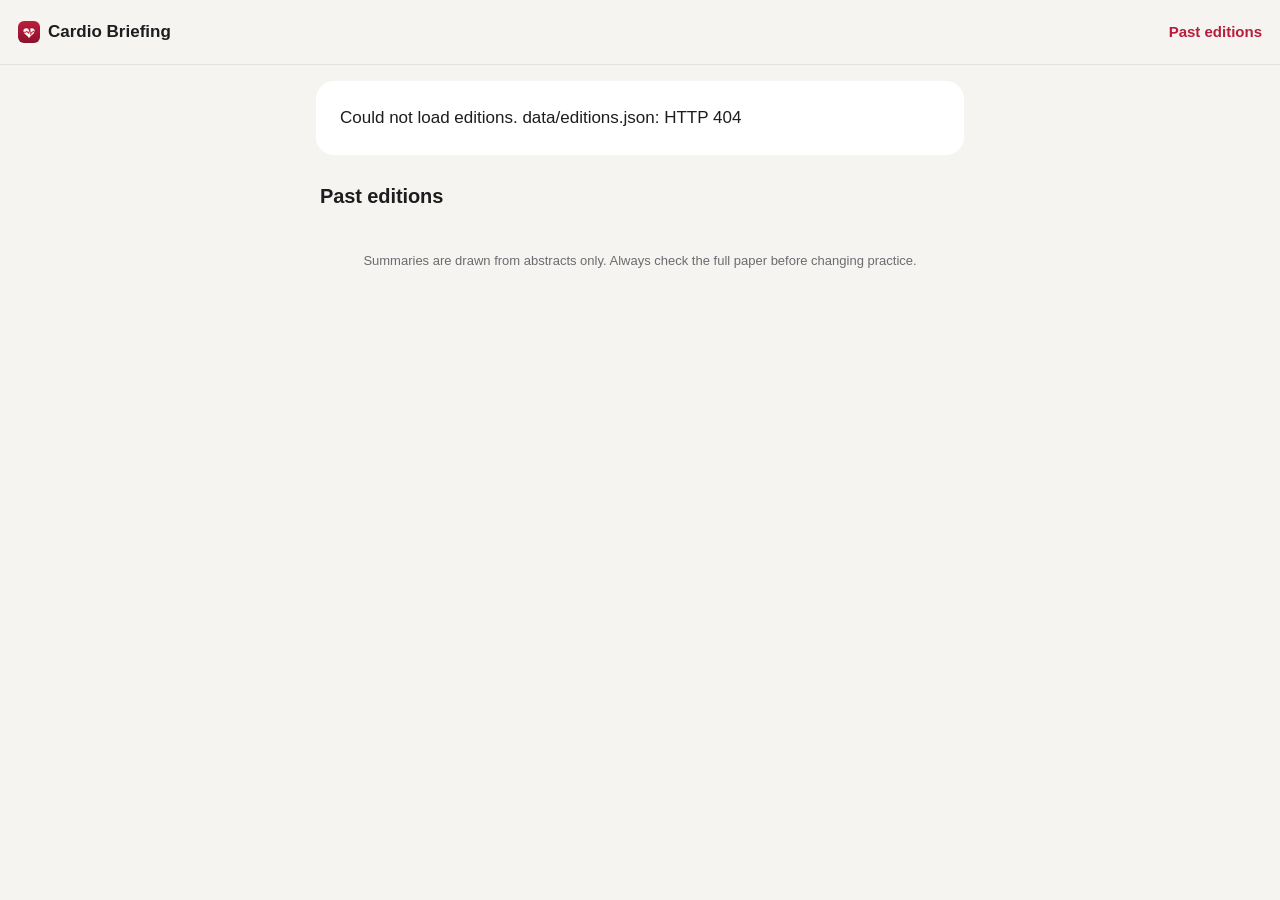
==== index.html @ e4270833 "App shell" ====
<!doctype html>
<html lang="en-IE">
<head>
  <meta charset="utf-8">
  <meta name="viewport" content="width=device-width, initial-scale=1, viewport-fit=cover">
  <meta name="robots" content="noindex, nofollow">
  <title>Cardio Briefing</title>
  <meta name="description" content="Daily cardiology literature briefing">
  <meta name="theme-color" content="#f6f4f1" media="(prefers-color-scheme: light)">
  <meta name="theme-color" content="#15161a" media="(prefers-color-scheme: dark)">
  <meta name="color-scheme" content="light dark">
  <meta name="mobile-web-app-capable" content="yes">
  <meta name="apple-mobile-web-app-capable" content="yes">
  <meta name="apple-mobile-web-app-title" content="Cardio">
  <meta name="apple-mobile-web-app-status-bar-style" content="default">
  <link rel="manifest" href="manifest.json">
  <link rel="icon" type="image/png" sizes="32x32" href="icons/favicon-32.png">
  <link rel="apple-touch-icon" sizes="180x180" href="icons/apple-touch-icon.png">
  <link rel="stylesheet" href="style.css">
</head>
<body>
  <header class="topbar">
    <a class="brand" href="./" aria-label="Latest edition">
      <img src="icons/favicon-32.png" alt="" width="22" height="22"> Cardio Briefing
    </a>
    <a class="topbar-link" href="#past">Past editions</a>
  </header>

  <main id="main">
    <section id="edition" aria-live="polite">
      <div class="skeleton">Loading latest edition…</div>
    </section>

    <section class="card player" id="player" hidden aria-label="Audio briefing">
      <div class="times"><span id="cur">0:00</span><span id="left">-0:00</span></div>
      <input id="scrub" type="range" min="0" max="1000" step="1" value="0" aria-label="Seek">
      <div class="controls">
        <button id="back" class="round" aria-label="Back 15 seconds">
          <svg viewBox="0 0 24 24" aria-hidden="true"><path d="M12 5V2L7 6l5 4V7a6 6 0 1 1-6 6H4a8 8 0 1 0 8-8z"/><text x="12" y="16.3" text-anchor="middle">15</text></svg>
        </button>
        <button id="play" class="round big" aria-label="Play">
          <svg class="i-play" viewBox="0 0 24 24" aria-hidden="true"><path d="M8 5.5v13a1 1 0 0 0 1.5.86l10.5-6.5a1 1 0 0 0 0-1.72L9.5 4.64A1 1 0 0 0 8 5.5z"/></svg>
          <svg class="i-pause" viewBox="0 0 24 24" aria-hidden="true"><rect x="6" y="5" width="4" height="14" rx="1.2"/><rect x="14" y="5" width="4" height="14" rx="1.2"/></svg>
        </button>
        <button id="fwd" class="round" aria-label="Forward 30 seconds">
          <svg viewBox="0 0 24 24" aria-hidden="true"><path d="M12 5V2l5 4-5 4V7a6 6 0 1 0 6 6h2a8 8 0 1 1-8-8z"/><text x="12" y="16.3" text-anchor="middle">30</text></svg>
        </button>
      </div>
      <div class="speed" role="radiogroup" aria-label="Playback speed" id="speed"></div>
      <p class="audio-note" id="audio-note"></p>
      <audio id="audio" preload="metadata"></audio>
    </section>

    <section id="digest"></section>

    <section id="past" class="past">
      <h2>Past editions</h2>
      <ol id="past-list" class="past-list"></ol>
    </section>

    <footer class="foot">
      Summaries are drawn from abstracts only. Always check the full paper before changing practice.
    </footer>
  </main>

  <div class="mini" id="mini" hidden>
    <button id="mini-play" class="round" aria-label="Play">
      <svg class="i-play" viewBox="0 0 24 24" aria-hidden="true"><path d="M8 5.5v13a1 1 0 0 0 1.5.86l10.5-6.5a1 1 0 0 0 0-1.72L9.5 4.64A1 1 0 0 0 8 5.5z"/></svg>
      <svg class="i-pause" viewBox="0 0 24 24" aria-hidden="true"><rect x="6" y="5" width="4" height="14" rx="1.2"/><rect x="14" y="5" width="4" height="14" rx="1.2"/></svg>
    </button>
    <button class="mini-info" id="mini-info" aria-label="Scroll to player">
      <span id="mini-title">Briefing</span><span id="mini-time">0:00</span>
    </button>
  </div>

  <script src="app.js" defer></script>
</body>
</html>
---- style.css ----
:root {
  --bg: #f6f4f1;
  --card: #ffffff;
  --text: #1d1d1f;
  --muted: #6b6b70;
  --line: #e4e1dc;
  --accent: #b81d3c;
  --accent-soft: #f7e3e7;
  --accent-text: #ffffff;
  --link: #9c1733;
  --shadow: 0 1px 2px rgba(0,0,0,.05), 0 4px 16px rgba(0,0,0,.05);
  --radius: 18px;
  --safe-b: env(safe-area-inset-bottom, 0px);
  color-scheme: light dark;
}
@media (prefers-color-scheme: dark) {
  :root {
    --bg: #15161a;
    --card: #1f2026;
    --text: #ececef;
    --muted: #9d9ea6;
    --line: #2e3038;
    --accent: #ff5c7a;
    --accent-soft: #3a1f27;
    --accent-text: #1a0a0e;
    --link: #ff8aa0;
    --shadow: none;
  }
}
* { box-sizing: border-box; }
html { -webkit-text-size-adjust: 100%; scroll-behavior: smooth; }
body {
  margin: 0; background: var(--bg); color: var(--text);
  font: 17px/1.5 -apple-system, BlinkMacSystemFont, "SF Pro Text", "Segoe UI", Roboto, "Helvetica Neue", Arial, sans-serif;
  padding-bottom: calc(96px + var(--safe-b));
}
a { color: var(--link); }
button { font: inherit; color: inherit; }
[hidden] { display: none !important; }

.topbar {
  position: sticky; top: 0; z-index: 10;
  display: flex; align-items: center; justify-content: space-between;
  padding: calc(env(safe-area-inset-top, 0px) + 10px) 18px 10px;
  background: color-mix(in srgb, var(--bg) 88%, transparent);
  -webkit-backdrop-filter: saturate(1.6) blur(14px); backdrop-filter: saturate(1.6) blur(14px);
  border-bottom: 1px solid var(--line);
}
.brand { display: flex; align-items: center; gap: 8px; font-weight: 650; color: var(--text); text-decoration: none; min-height: 44px; }
.brand img { border-radius: 6px; }
.topbar-link { color: var(--accent); text-decoration: none; font-size: 15px; font-weight: 550; min-height: 44px; display: flex; align-items: center; padding-left: 12px; }

main { max-width: 680px; margin: 0 auto; padding: 16px 16px 0; }

.skeleton { padding: 48px 8px; color: var(--muted); text-align: center; }
.error { padding: 24px; background: var(--card); border-radius: var(--radius); }

.ed-head { padding: 6px 4px 14px; }
.ed-kicker { font-size: 13px; letter-spacing: .06em; text-transform: uppercase; color: var(--accent); font-weight: 650; margin: 0 0 4px; }
.ed-title { margin: 0; font-size: 26px; line-height: 1.2; letter-spacing: -.01em; font-weight: 720; }
.ed-title .journals { display: block; font-size: 16px; line-height: 1.4; font-weight: 500; color: var(--muted); margin-top: 6px; letter-spacing: 0; }
.ed-meta { margin: 10px 0 0; color: var(--muted); font-size: 15px; }
.chips { display: flex; flex-wrap: wrap; gap: 6px; margin-top: 10px; }
.chip { background: var(--accent-soft); color: var(--link); padding: 3px 10px; border-radius: 99px; font-size: 13px; font-weight: 600; }

.card { background: var(--card); border-radius: var(--radius); box-shadow: var(--shadow); border: 1px solid var(--line); }

/* Player */
.player { padding: 18px 18px 14px; margin-bottom: 22px; }
.times { display: flex; justify-content: space-between; font-variant-numeric: tabular-nums; color: var(--muted); font-size: 14px; }
input[type=range] {
  -webkit-appearance: none; appearance: none; width: 100%; height: 36px; background: transparent; margin: 2px 0 6px;
  --p: 0%;
}
input[type=range]::-webkit-slider-runnable-track {
  height: 6px; border-radius: 3px;
  background: linear-gradient(to right, var(--accent) var(--p), var(--line) var(--p));
}
input[type=range]::-webkit-slider-thumb {
  -webkit-appearance: none; width: 22px; height: 22px; border-radius: 50%; margin-top: -8px;
  background: var(--accent); border: 3px solid var(--card); box-shadow: 0 1px 4px rgba(0,0,0,.25);
}
input[type=range]::-moz-range-track { height: 6px; border-radius: 3px; background: var(--line); }
input[type=range]::-moz-range-progress { height: 6px; border-radius: 3px; background: var(--accent); }
input[type=range]::-moz-range-thumb { width: 18px; height: 18px; border-radius: 50%; background: var(--accent); border: 3px solid var(--card); }

.controls { display: flex; align-items: center; justify-content: center; gap: 28px; margin: 4px 0 16px; }
.round {
  border: 0; background: transparent; border-radius: 50%; width: 60px; height: 60px; display: grid; place-items: center;
  cursor: pointer; -webkit-tap-highlight-color: transparent; touch-action: manipulation;
}
.round svg { width: 34px; height: 34px; fill: var(--text); }
.round svg text { font-size: 6.4px; font-weight: 700; fill: var(--text); font-family: inherit; }
.round:active { transform: scale(.94); }
.round.big { width: 84px; height: 84px; background: var(--accent); }
.round.big svg { width: 40px; height: 40px; fill: var(--accent-text); }
.i-pause { display: none; }
.playing .i-play { display: none; }
.playing .i-pause { display: block; }

.speed { display: grid; grid-template-columns: repeat(5, 1fr); gap: 6px; background: var(--bg); padding: 4px; border-radius: 14px; }
.speed button {
  border: 0; background: transparent; min-height: 44px; border-radius: 10px; font-weight: 600; font-size: 15px;
  color: var(--muted); cursor: pointer; font-variant-numeric: tabular-nums; touch-action: manipulation;
}
.speed button[aria-checked=true] { background: var(--card); color: var(--accent); box-shadow: 0 1px 3px rgba(0,0,0,.12); }
.audio-note { margin: 10px 2px 0; font-size: 13px; color: var(--muted); text-align: center; min-height: 1em; }

/* Digest */
h2 { font-size: 20px; margin: 26px 4px 12px; letter-spacing: -.005em; }
.paper { padding: 16px 16px 14px; margin-bottom: 12px; }
.paper h3 { font-size: 17px; line-height: 1.35; margin: 0 0 6px; font-weight: 650; }
.paper h3 a { color: var(--text); text-decoration: none; }
.paper .src { font-size: 14px; color: var(--muted); margin: 0 0 8px; }
.paper .src b { color: var(--link); font-weight: 600; }
.paper .type { display: inline-block; font-size: 12px; background: var(--bg); border: 1px solid var(--line); padding: 1px 8px; border-radius: 99px; margin-left: 4px; white-space: nowrap; }
.paper p.sum { margin: 0 0 10px; font-size: 16px; line-height: 1.55; }
.paper p.sum.na { color: var(--muted); font-style: italic; }
.links { display: flex; flex-wrap: wrap; gap: 8px; }
.links a {
  display: inline-flex; align-items: center; min-height: 40px; padding: 0 14px; border-radius: 12px;
  background: var(--accent-soft); color: var(--link); text-decoration: none; font-weight: 600; font-size: 15px;
}
.num { color: var(--accent); font-variant-numeric: tabular-nums; margin-right: 4px; }
.gsum { padding: 16px; font-size: 16px; line-height: 1.6; margin-bottom: 12px; }
.gsum p { margin: 0; }
.glist { list-style: none; margin: 0; padding: 0; }
.glist li { border-top: 1px solid var(--line); }
.glist li:first-child { border-top: 0; }
.glist .g { padding: 12px 16px; }
.glist .g a.t { color: var(--text); text-decoration: none; font-weight: 600; display: block; line-height: 1.35; }
.glist .g .src { font-size: 14px; color: var(--muted); margin-top: 4px; }
.glist details { margin-top: 6px; font-size: 15px; }
.glist summary { color: var(--link); cursor: pointer; font-weight: 600; min-height: 32px; display: flex; align-items: center; }
.glist details p { margin: 4px 0 0; line-height: 1.55; }
.also { font-size: 13px; color: var(--muted); }

/* Past editions */
.past-list { list-style: none; padding: 0; margin: 0; }
.past-list li + li { margin-top: 8px; }
.past-list a {
  display: block; padding: 14px 16px; background: var(--card); border: 1px solid var(--line); border-radius: 14px;
  text-decoration: none; color: var(--text); min-height: 56px;
}
.past-list a[aria-current=true] { border-color: var(--accent); }
.past-list .d { font-weight: 650; display: block; }
.past-list .j { color: var(--muted); font-size: 14px; display: block; margin-top: 2px; }
.past-list .n { color: var(--accent); font-size: 13px; font-weight: 600; margin-top: 4px; display: block; }

.foot { color: var(--muted); font-size: 13px; text-align: center; padding: 28px 12px 8px; }

/* Mini player */
.mini {
  position: fixed; left: 10px; right: 10px; bottom: calc(10px + var(--safe-b)); z-index: 20;
  display: flex; align-items: center; gap: 6px; padding: 6px 10px 6px 6px; max-width: 660px; margin: 0 auto;
  background: color-mix(in srgb, var(--card) 92%, transparent);
  -webkit-backdrop-filter: blur(16px); backdrop-filter: blur(16px);
  border: 1px solid var(--line); border-radius: 20px; box-shadow: 0 6px 24px rgba(0,0,0,.18);
}
.mini .round { width: 52px; height: 52px; background: var(--accent); flex: none; }
.mini .round svg { fill: var(--accent-text); width: 28px; height: 28px; }
.mini-info { flex: 1; min-width: 0; border: 0; background: transparent; text-align: left; display: flex; flex-direction: column; min-height: 52px; justify-content: center; cursor: pointer; }
.mini-info span:first-child { font-weight: 600; font-size: 15px; white-space: nowrap; overflow: hidden; text-overflow: ellipsis; }
.mini-info span:last-child { font-size: 13px; color: var(--muted); font-variant-numeric: tabular-nums; }
.paper h3, .glist .g .t, .past-list .j { overflow-wrap: break-word; word-break: break-word; }
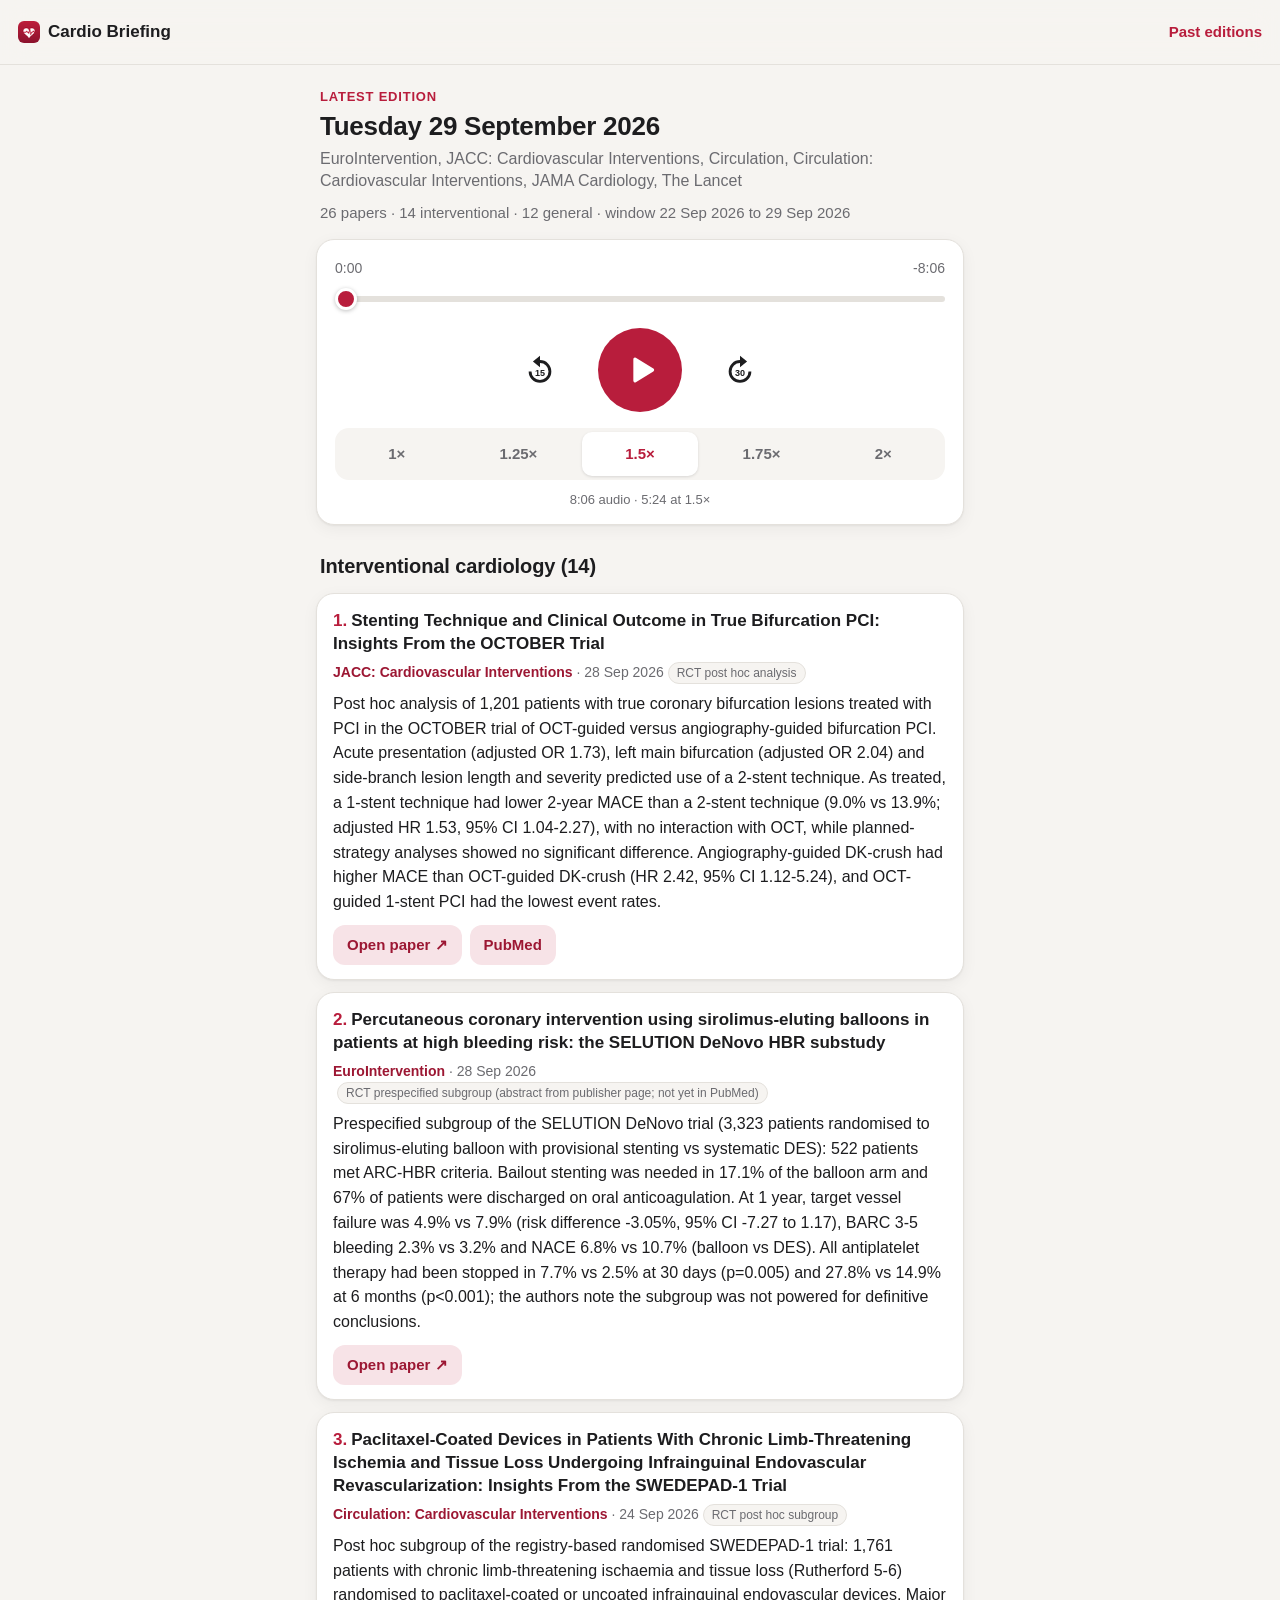
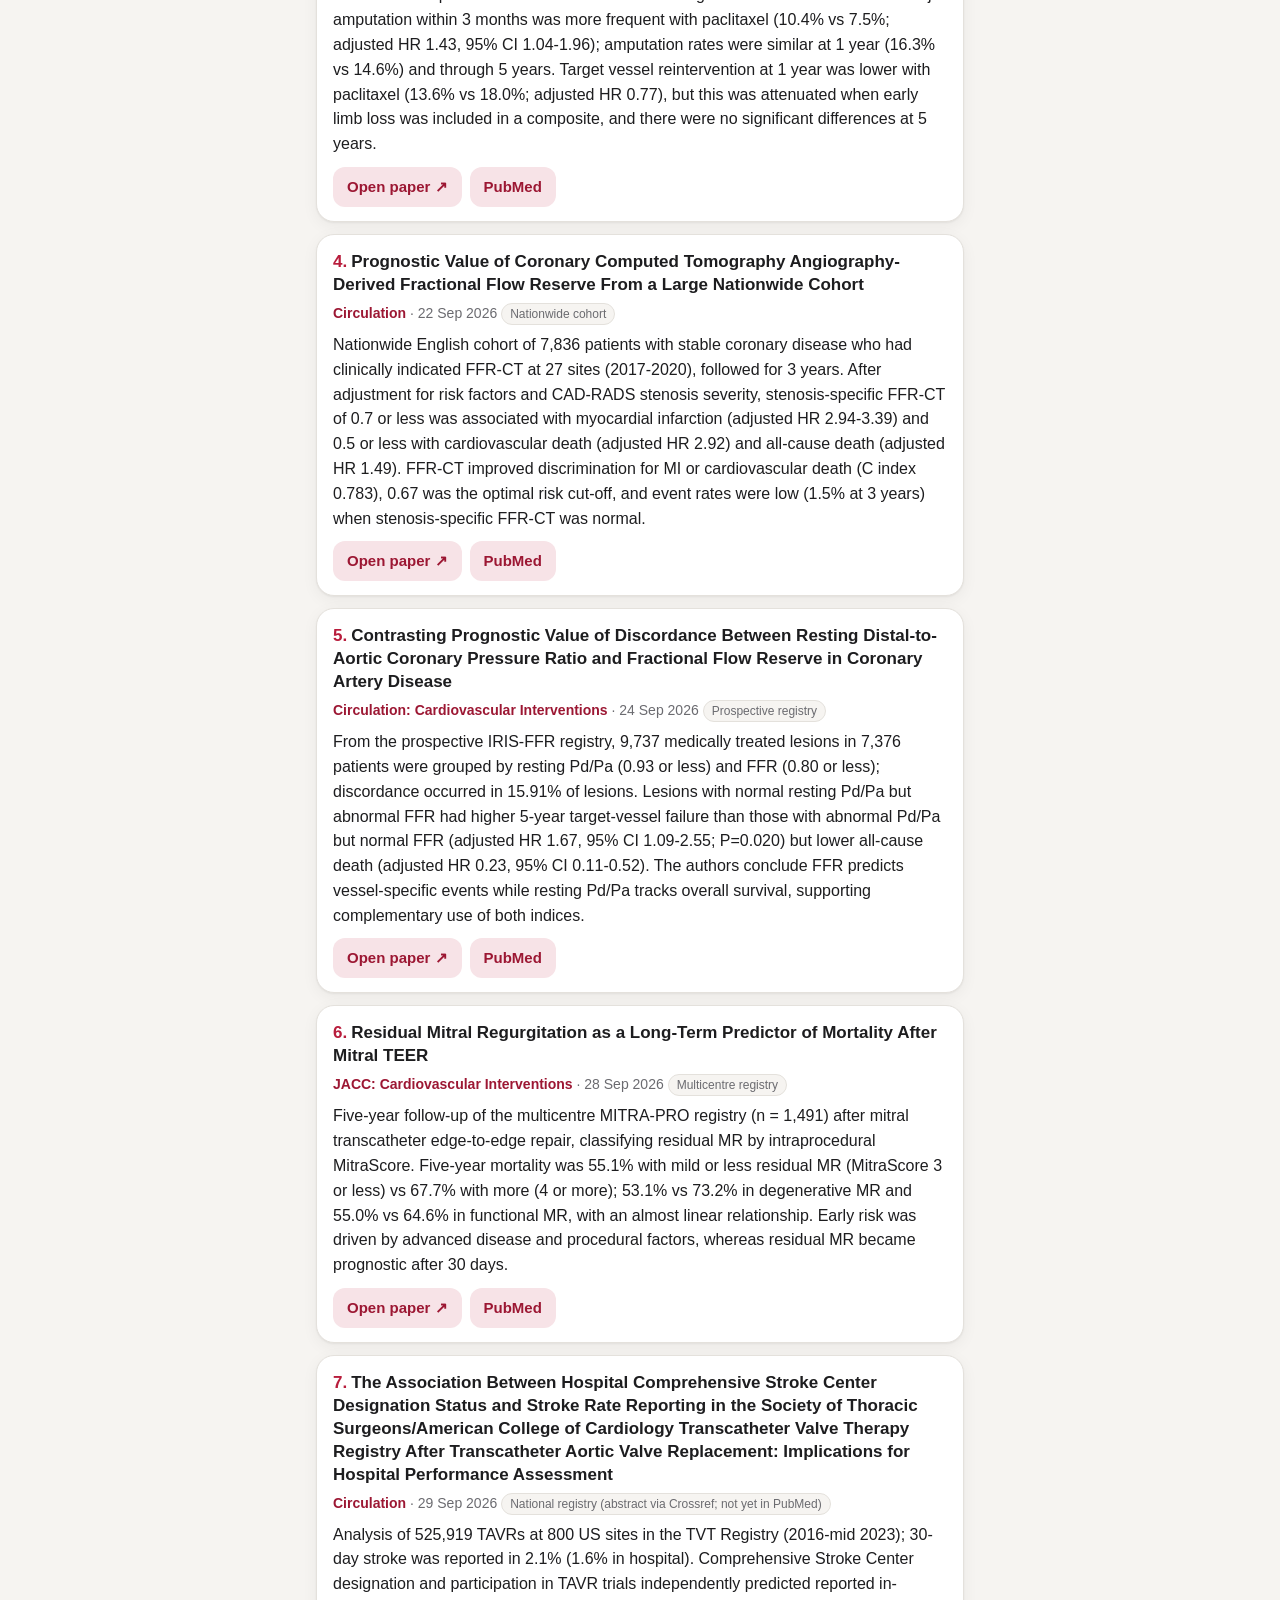
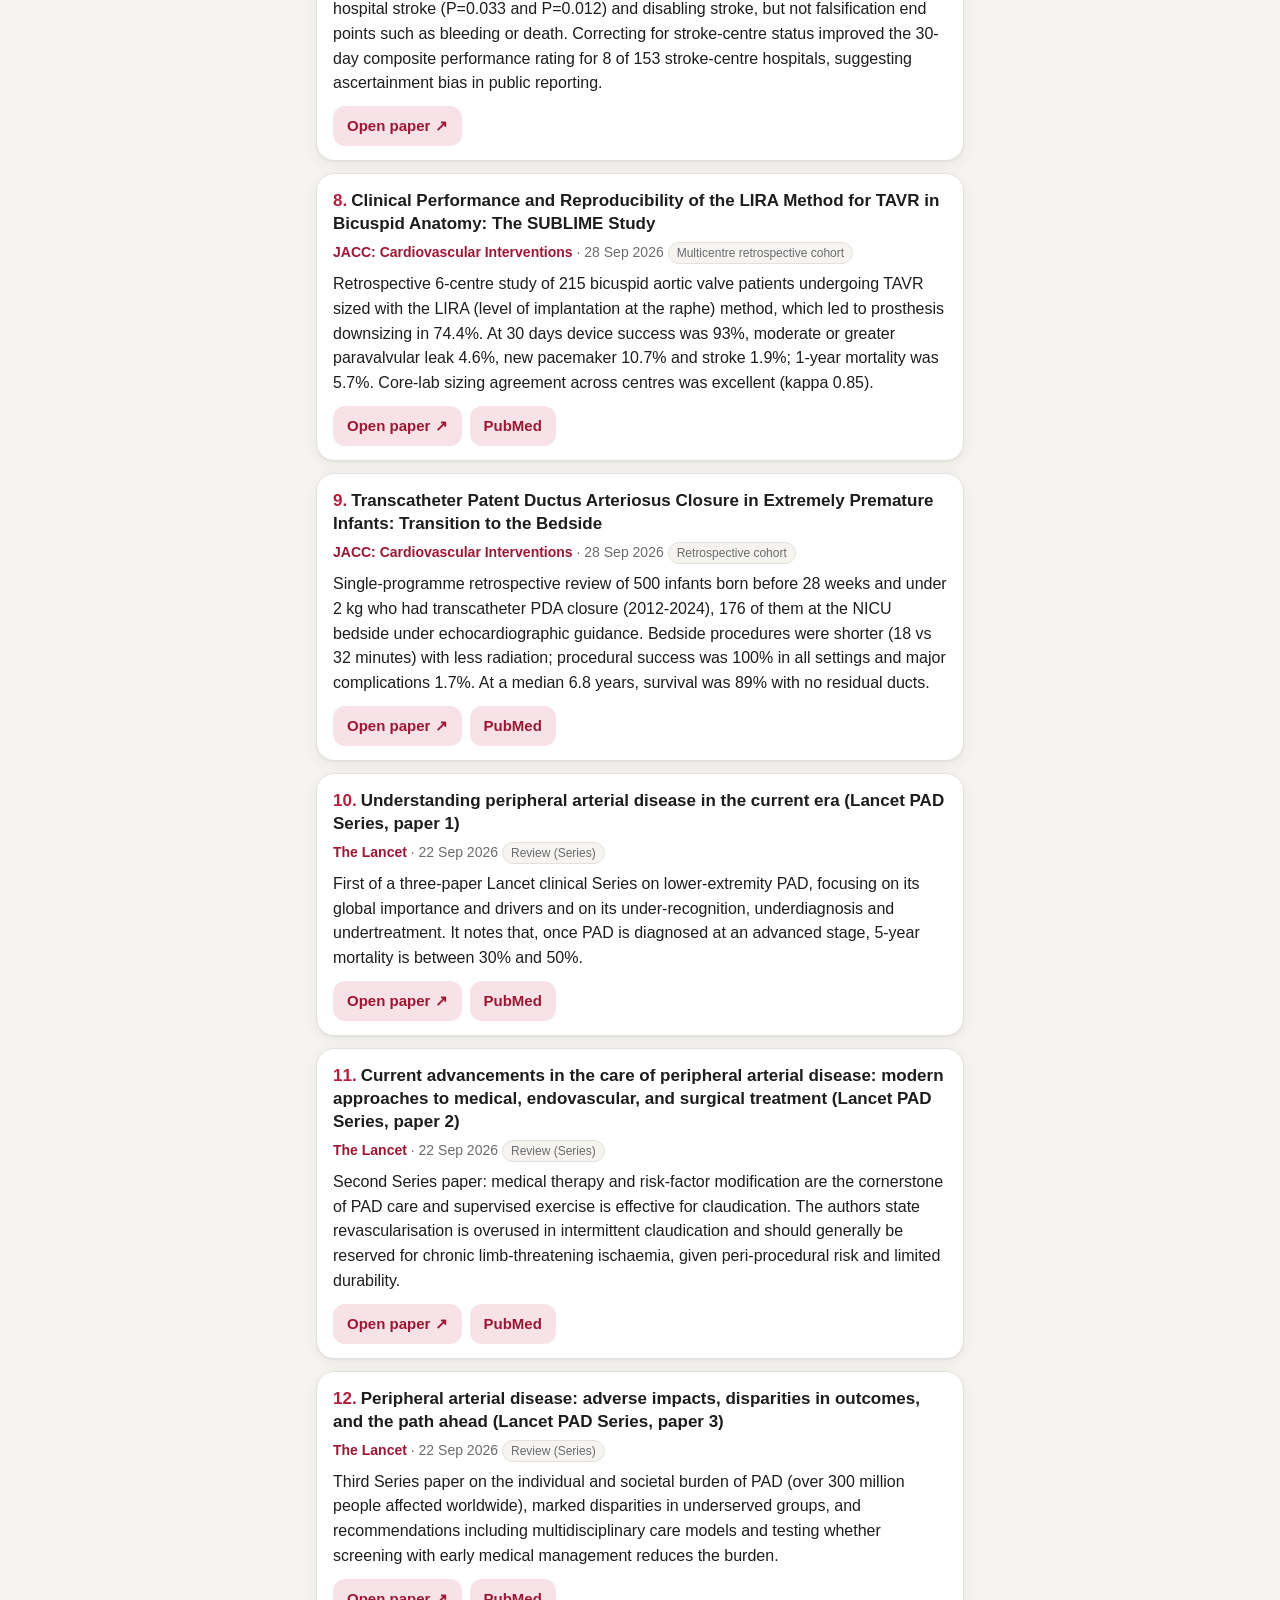
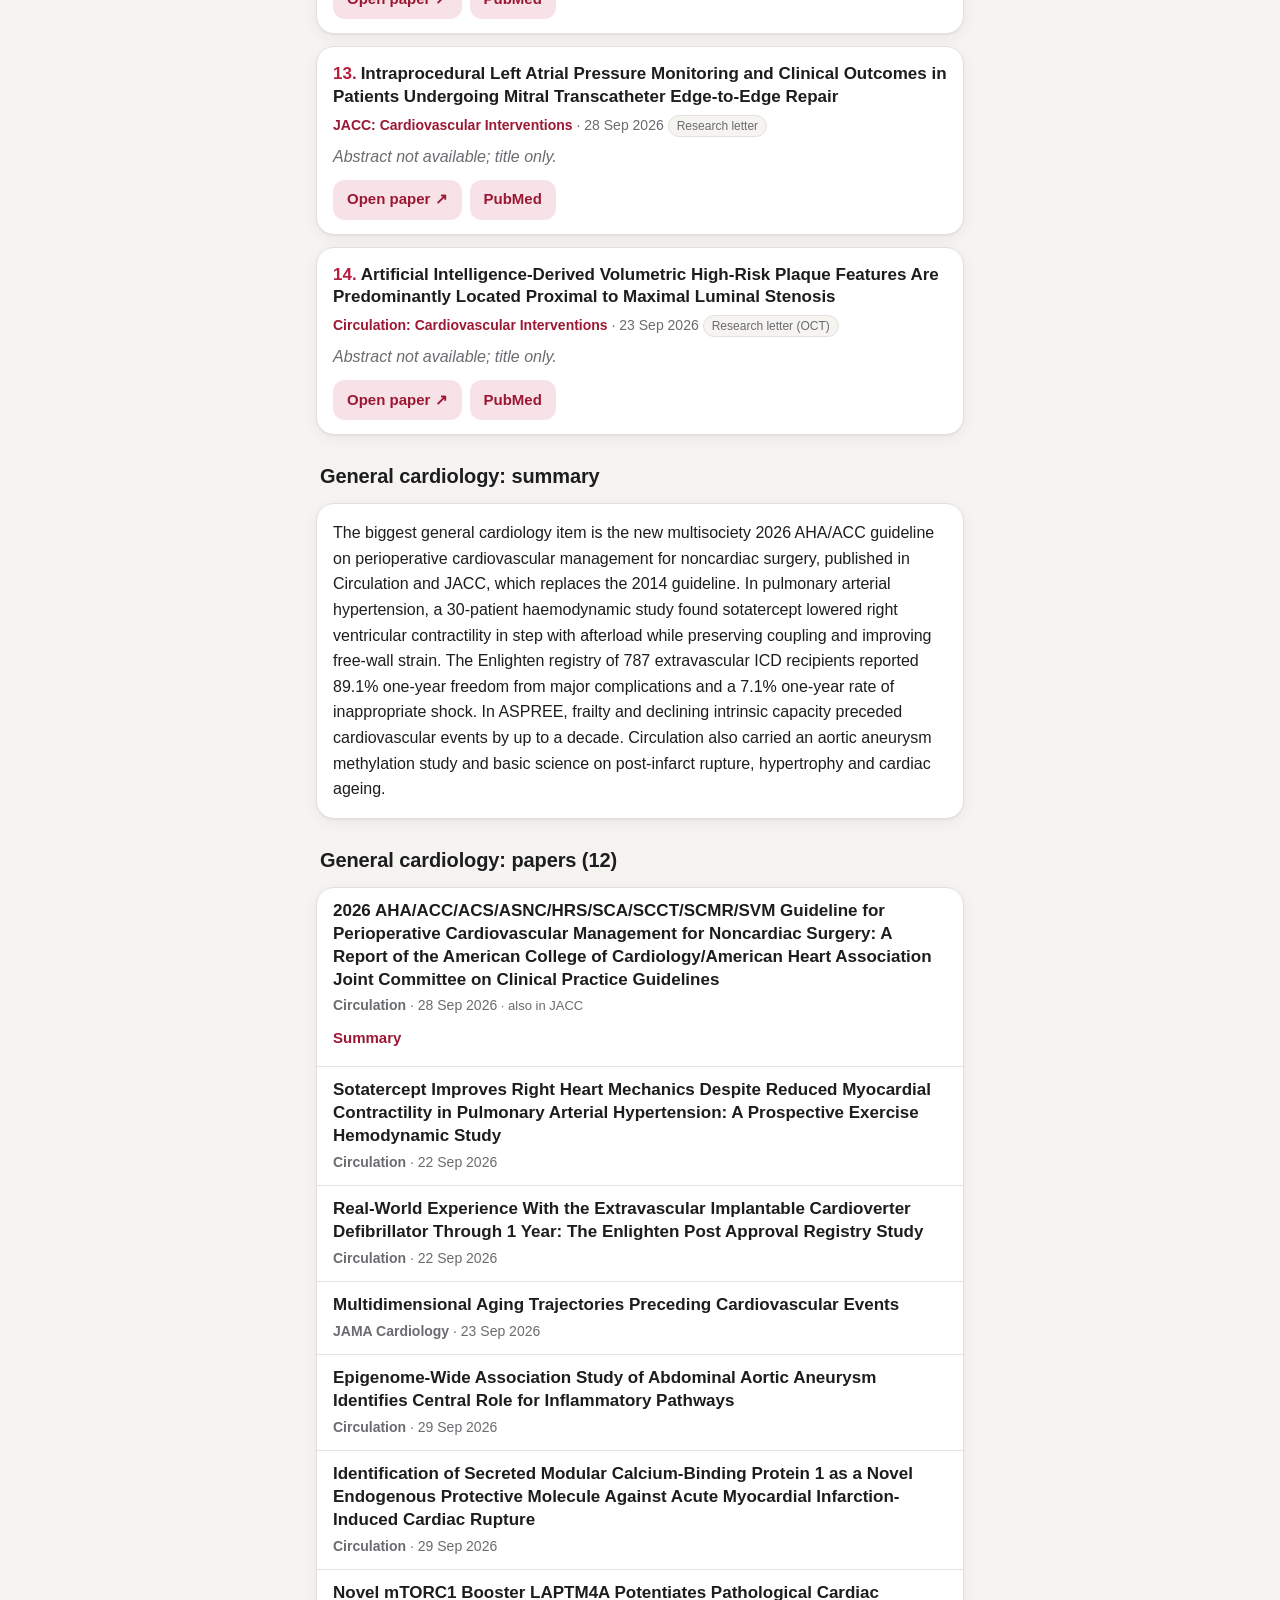
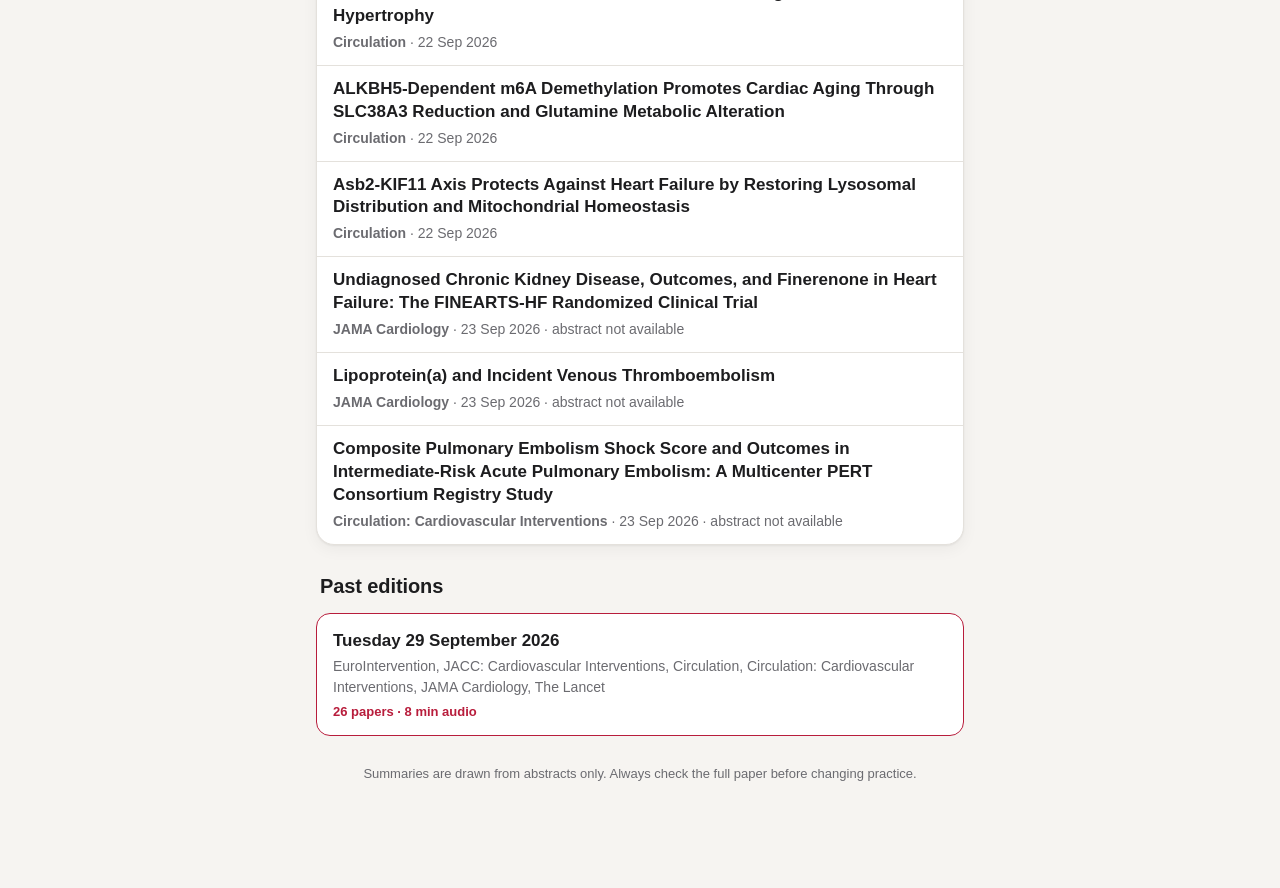
==== commit 6035a64b: "Security hardening: CSP and safe rendering" ====
--- a/index.html
+++ b/index.html
@@ -2,6 +2,8 @@
 <html lang="en-IE">
 <head>
   <meta charset="utf-8">
+  <meta http-equiv="Content-Security-Policy" content="default-src 'none'; script-src 'self'; style-src 'self'; img-src 'self' data:; media-src 'self'; connect-src 'self'; manifest-src 'self'; worker-src 'self'; font-src 'self'; base-uri 'none'; form-action 'none'">
+  <meta name="referrer" content="no-referrer">
   <meta name="viewport" content="width=device-width, initial-scale=1, viewport-fit=cover">
   <meta name="robots" content="noindex, nofollow">
   <title>Cardio Briefing</title>
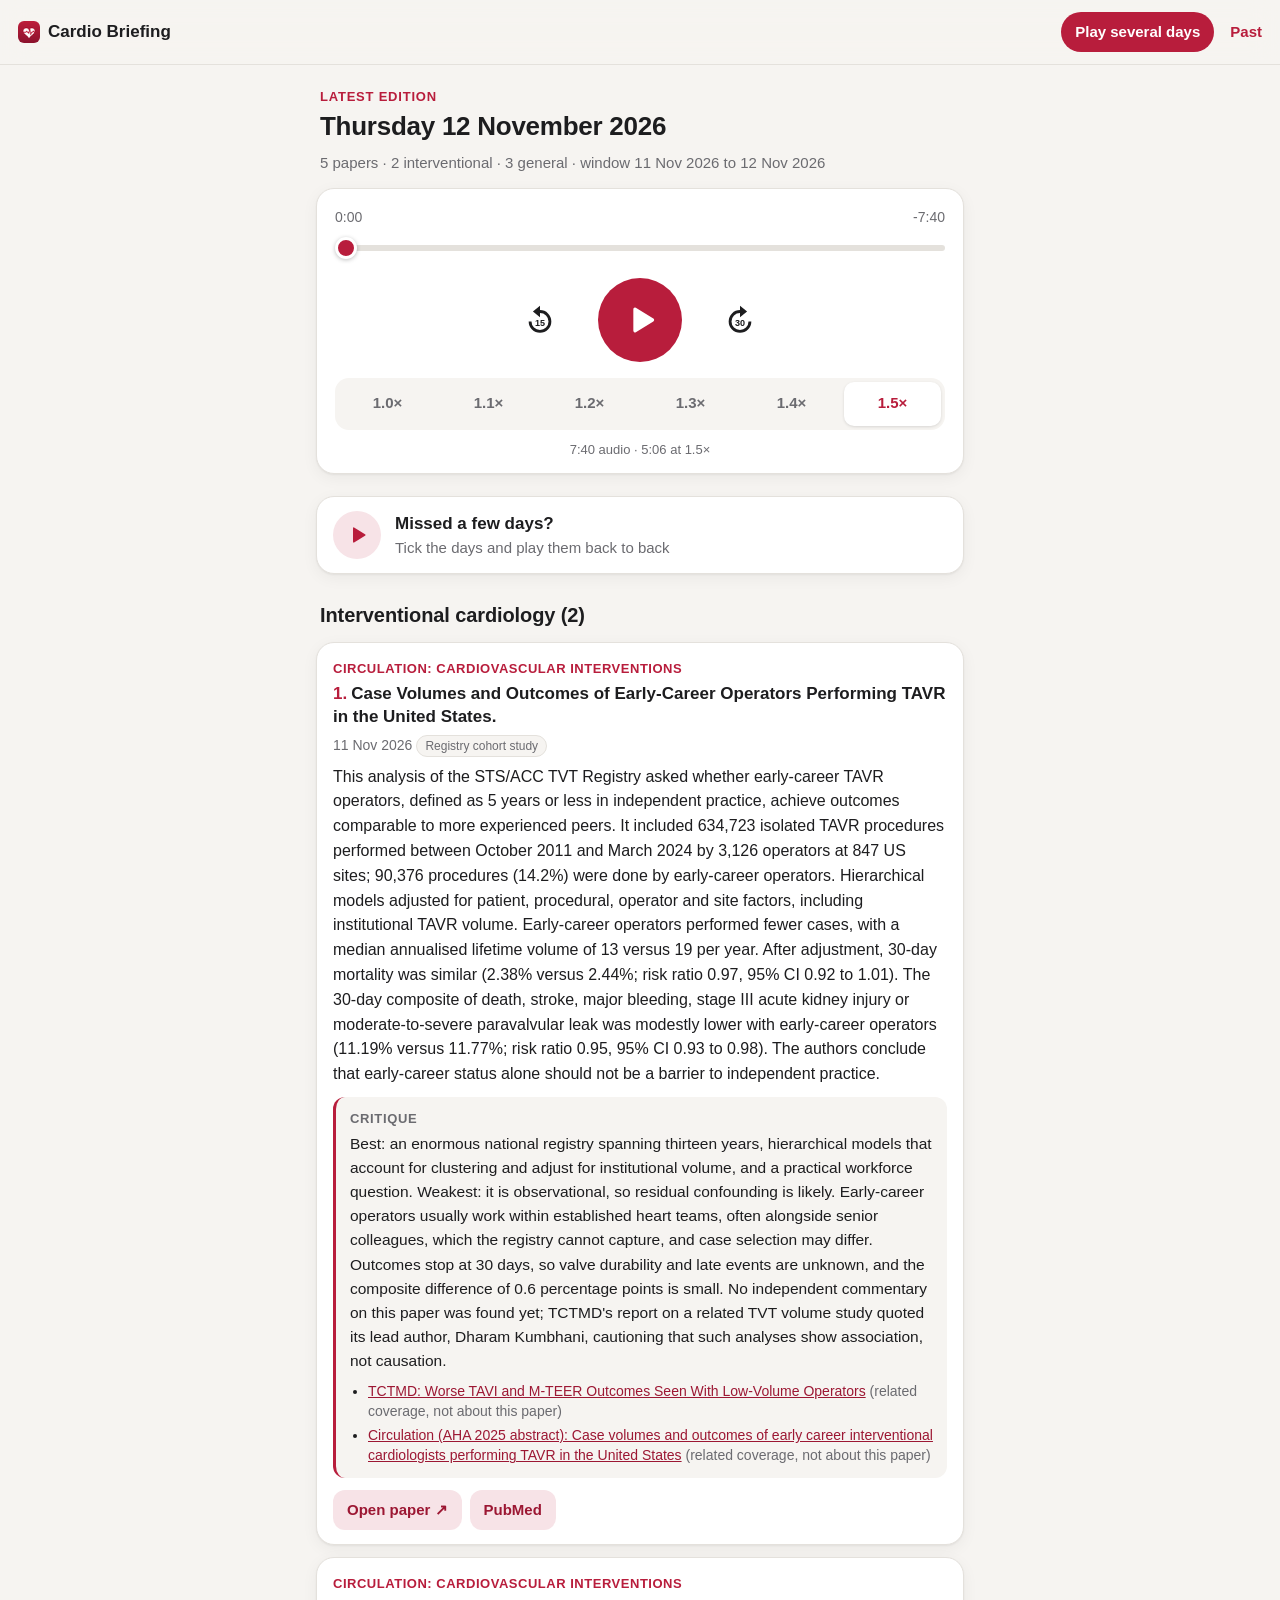
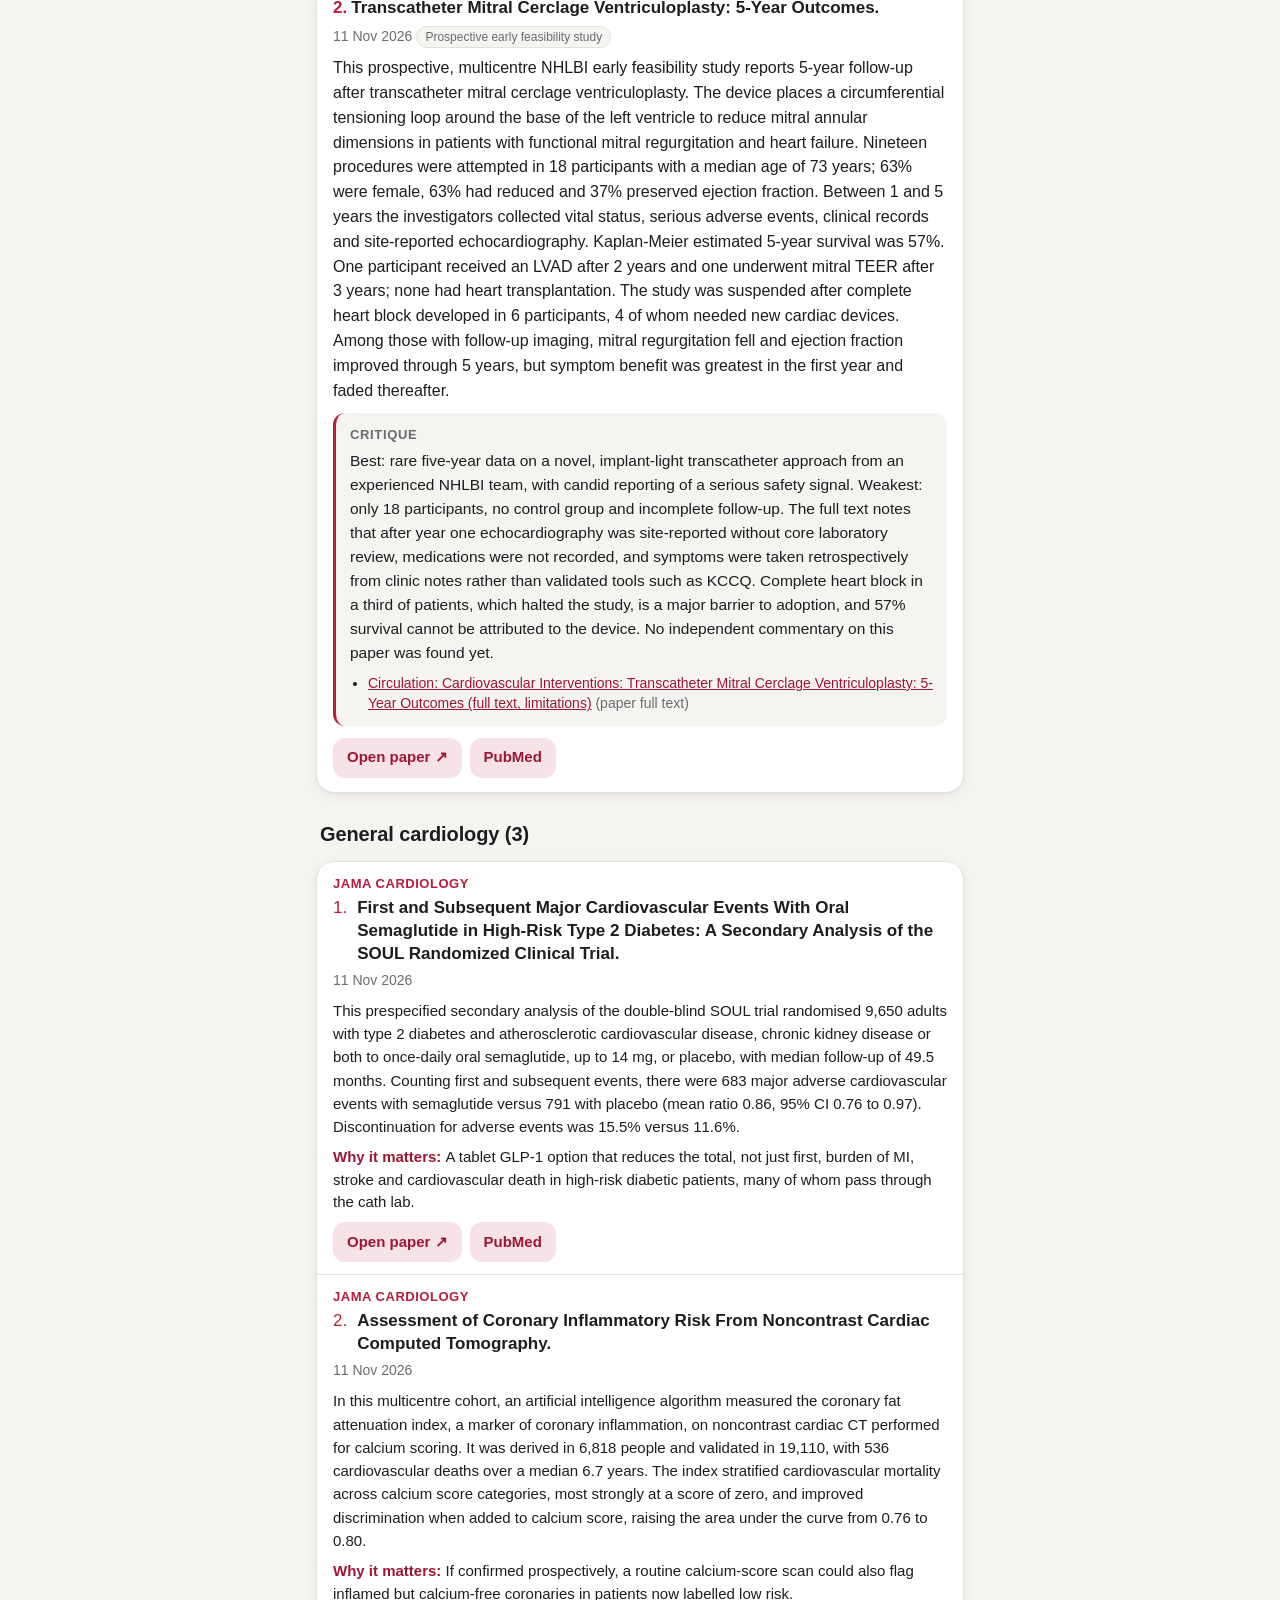
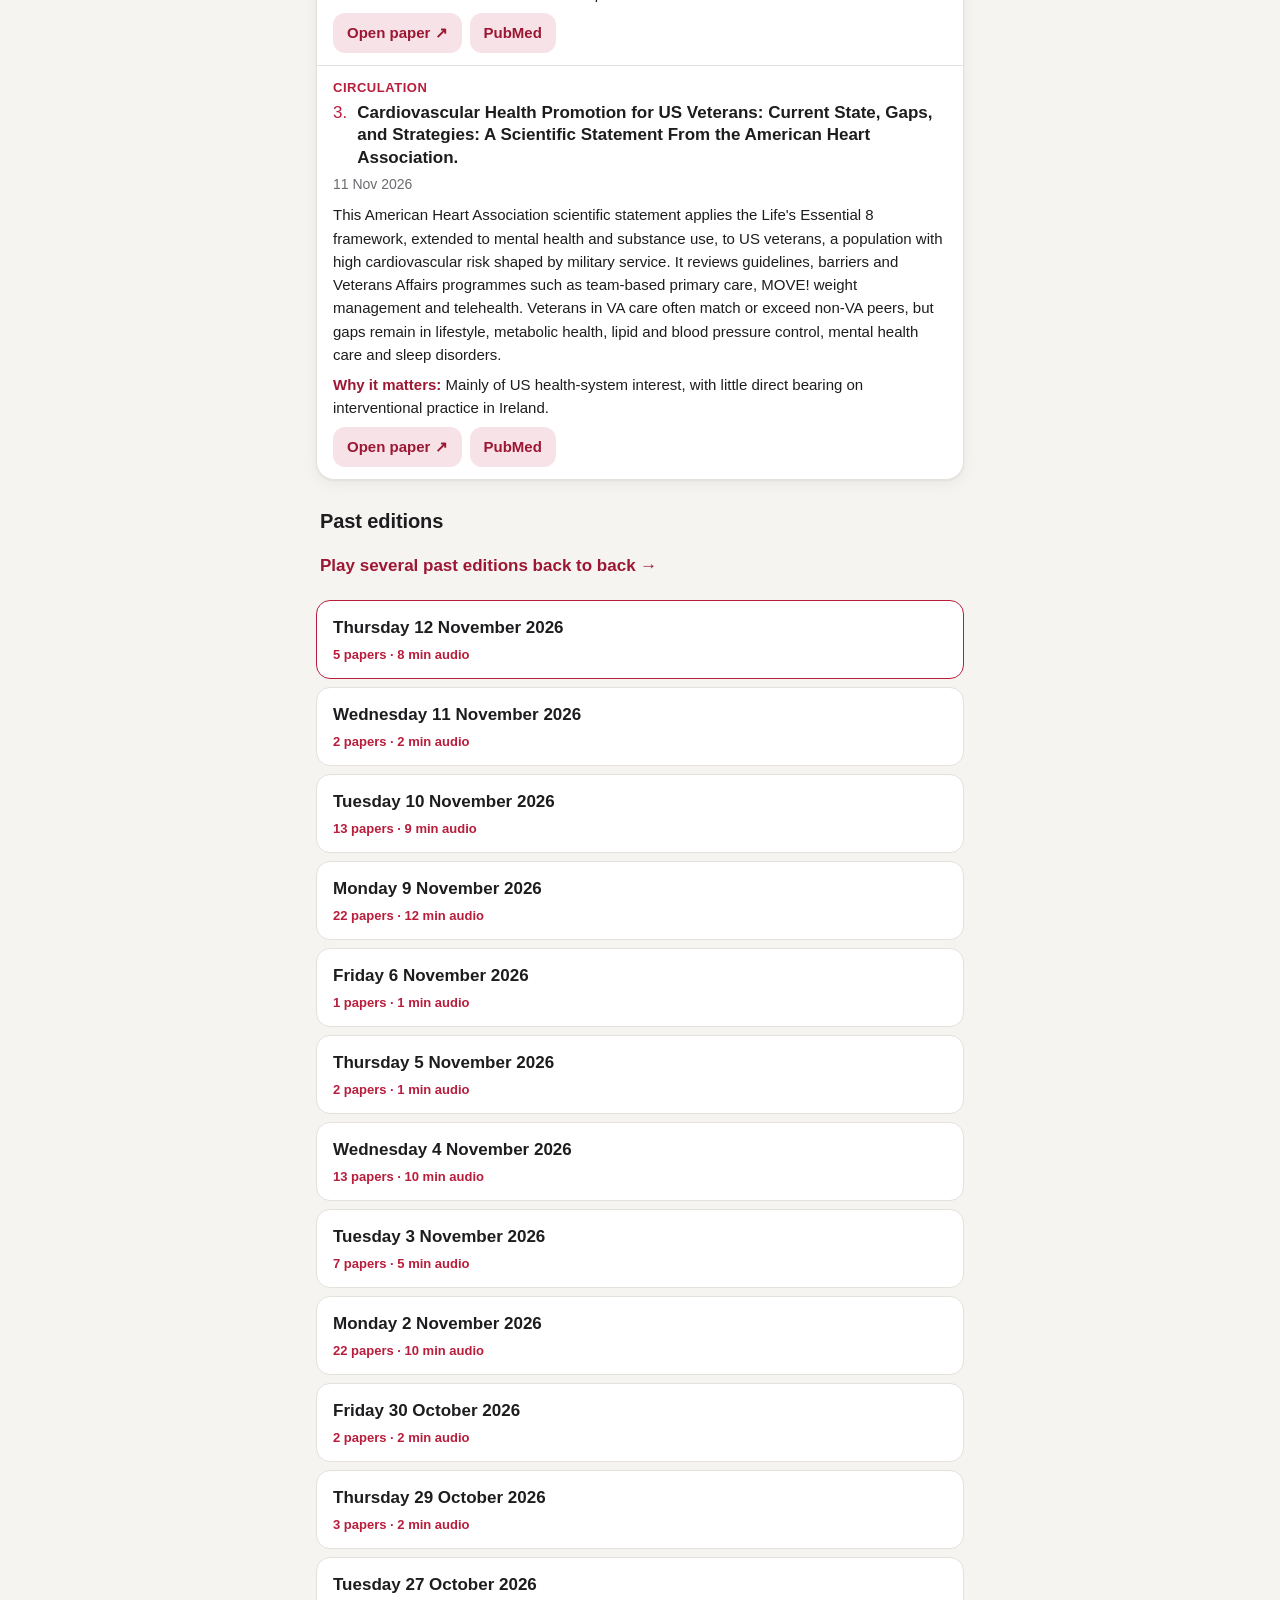
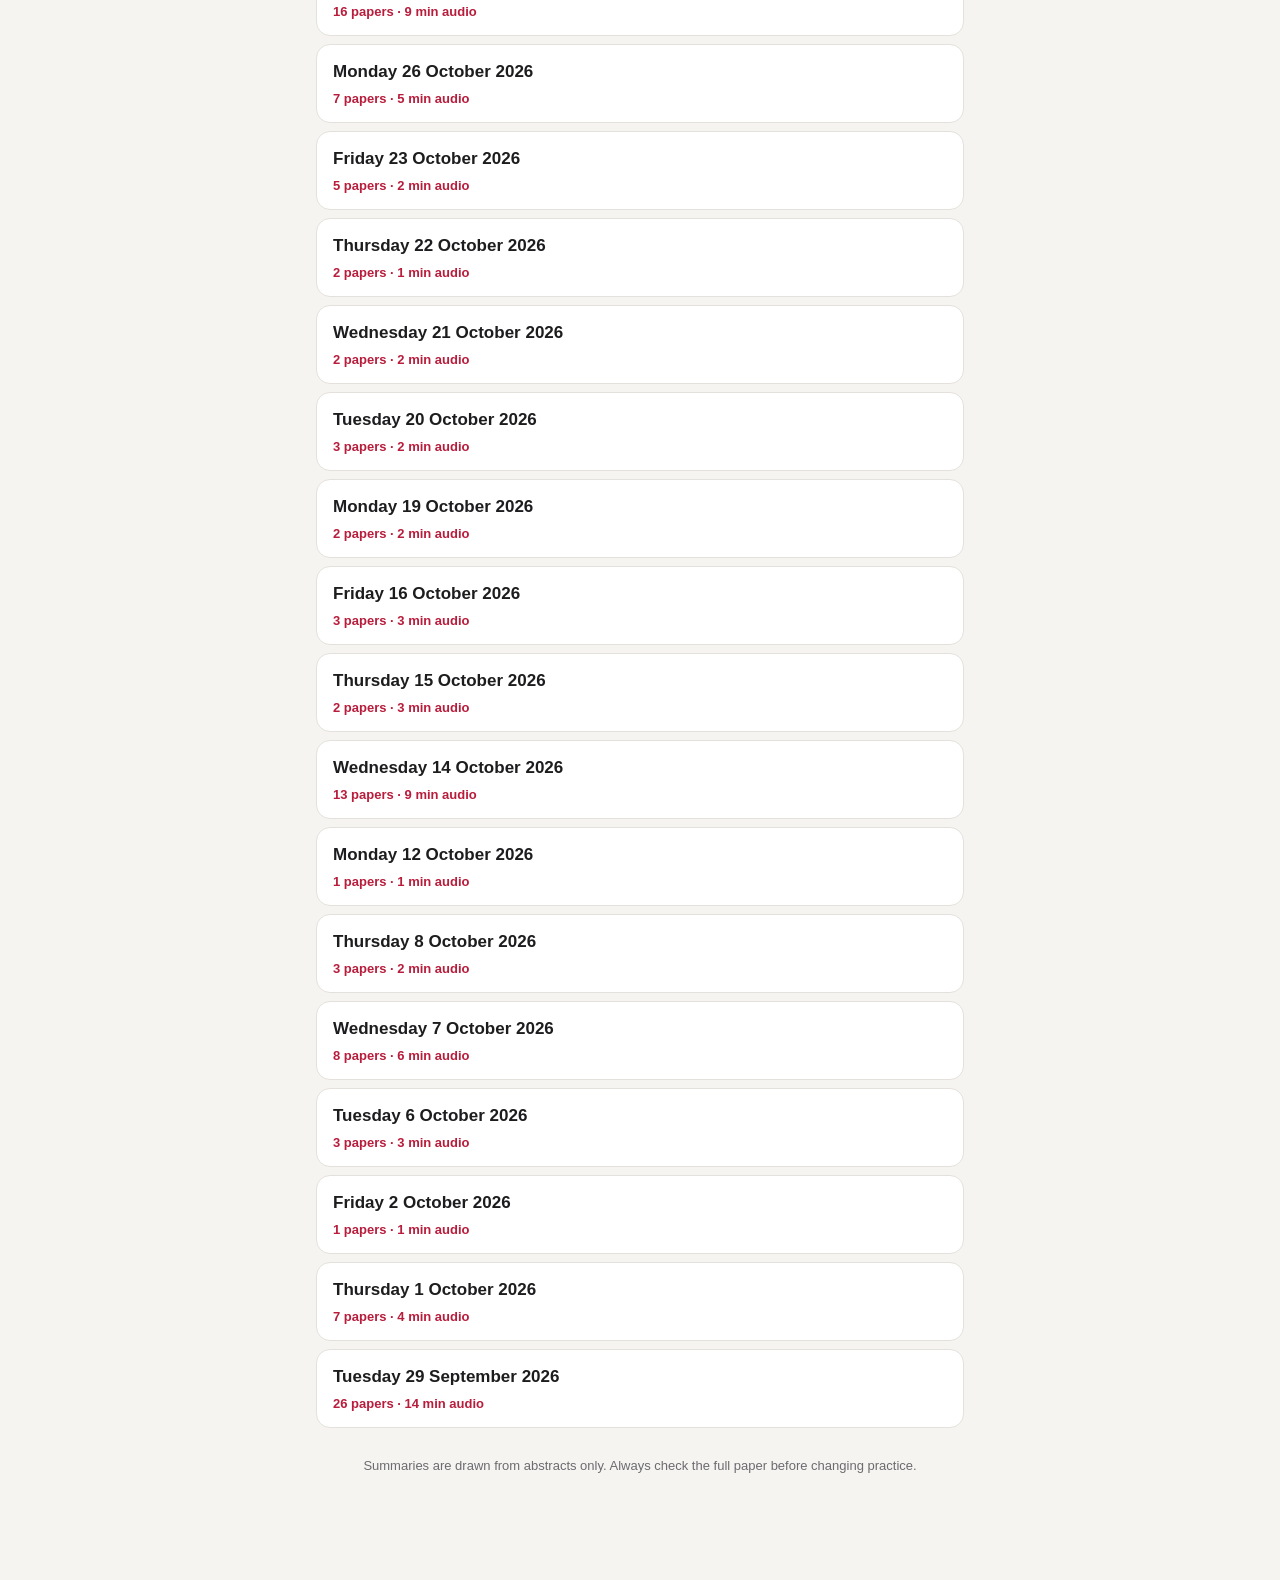
==== commit 79f298d4: "Format 2: journal per paper, critiques, relevance; 1.0-1.5x speed steps; new Play several days page" ====
--- a/index.html
+++ b/index.html
@@ -25,7 +25,10 @@
     <a class="brand" href="./" aria-label="Latest edition">
       <img src="icons/favicon-32.png" alt="" width="22" height="22"> Cardio Briefing
     </a>
-    <a class="topbar-link" href="#past">Past editions</a>
+    <nav class="topnav">
+      <a class="topbar-play" href="playlist.html">Play several days</a>
+      <a class="topbar-link" href="#past">Past</a>
+    </nav>
   </header>
 
   <main id="main">
@@ -53,10 +56,16 @@
       <audio id="audio" preload="metadata"></audio>
     </section>
 
+    <a class="card playlist-cta" href="playlist.html">
+      <span class="cta-icon" aria-hidden="true"><svg viewBox="0 0 24 24"><path d="M8 5.5v13a1 1 0 0 0 1.5.86l10.5-6.5a1 1 0 0 0 0-1.72L9.5 4.64A1 1 0 0 0 8 5.5z"/></svg></span>
+      <span class="cta-text"><b>Missed a few days?</b><span>Tick the days and play them back to back</span></span>
+    </a>
+
     <section id="digest"></section>
 
     <section id="past" class="past">
       <h2>Past editions</h2>
+      <p class="past-cta"><a href="playlist.html">Play several past editions back to back →</a></p>
       <ol id="past-list" class="past-list"></ol>
     </section>
 
--- a/style.css
+++ b/style.css
@@ -98,7 +98,7 @@
 .playing .i-play { display: none; }
 .playing .i-pause { display: block; }
 
-.speed { display: grid; grid-template-columns: repeat(5, 1fr); gap: 6px; background: var(--bg); padding: 4px; border-radius: 14px; }
+.speed { display: grid; grid-template-columns: repeat(6, 1fr); gap: 4px; background: var(--bg); padding: 4px; border-radius: 14px; }
 .speed button {
   border: 0; background: transparent; min-height: 44px; border-radius: 10px; font-weight: 600; font-size: 15px;
   color: var(--muted); cursor: pointer; font-variant-numeric: tabular-nums; touch-action: manipulation;
@@ -133,6 +133,11 @@
 .glist details { margin-top: 6px; font-size: 15px; }
 .glist summary { color: var(--link); cursor: pointer; font-weight: 600; min-height: 32px; display: flex; align-items: center; }
 .glist details p { margin: 4px 0 0; line-height: 1.55; }
+.glist .g .gt { display: flex; gap: 6px; align-items: baseline; }
+.glist .g .gt .num { flex: none; }
+.glist .g .gs { margin: 8px 0 0; font-size: 15px; line-height: 1.55; }
+.glist .g .gs.na { color: var(--muted); font-style: italic; }
+.glist .g .links { margin-top: 8px; }
 .also { font-size: 13px; color: var(--muted); }
 
 /* Past editions */
@@ -163,3 +168,86 @@
 .mini-info span:first-child { font-weight: 600; font-size: 15px; white-space: nowrap; overflow: hidden; text-overflow: ellipsis; }
 .mini-info span:last-child { font-size: 13px; color: var(--muted); font-variant-numeric: tabular-nums; }
 .paper h3, .glist .g .t, .past-list .j { overflow-wrap: break-word; word-break: break-word; }
+
+/* Format 2: journal named per paper, critique, relevance */
+.jrnl { margin: 0 0 4px; font-size: 13px; font-weight: 700; letter-spacing: .04em; text-transform: uppercase; color: var(--accent); }
+.glist .g .jrnl { margin-bottom: 2px; }
+.crit { margin: 4px 0 12px; padding: 12px 14px; border-radius: 12px; background: var(--bg); border-left: 3px solid var(--accent); }
+.crit-h { margin: 0 0 4px; font-size: 13px; font-weight: 700; letter-spacing: .05em; text-transform: uppercase; color: var(--muted); }
+.crit-t { margin: 0; font-size: 15.5px; line-height: 1.55; }
+.crit-src { margin: 8px 0 0; padding-left: 18px; font-size: 14px; line-height: 1.45; }
+.crit-src li + li { margin-top: 4px; }
+.crit-src .kind { color: var(--muted); }
+.rel { margin: 8px 0 0; font-size: 15px; line-height: 1.5; }
+.rel b { color: var(--link); font-weight: 650; }
+
+/* Links to the playlist page */
+.topnav { display: flex; align-items: center; gap: 4px; }
+.topbar-play { color: var(--accent-text); background: var(--accent); text-decoration: none; font-size: 15px; font-weight: 650;
+  min-height: 40px; display: flex; align-items: center; padding: 0 14px; border-radius: 99px; }
+.playlist-cta { display: flex; align-items: center; gap: 14px; padding: 14px 16px; margin: 0 0 8px; text-decoration: none; color: var(--text); min-height: 72px; }
+.cta-icon { flex: none; width: 48px; height: 48px; border-radius: 50%; background: var(--accent-soft); display: grid; place-items: center; }
+.cta-icon svg { width: 24px; height: 24px; fill: var(--accent); }
+.cta-text { display: flex; flex-direction: column; }
+.cta-text span { color: var(--muted); font-size: 15px; }
+.past-cta { margin: -4px 4px 12px; }
+.past-cta a { font-weight: 600; text-decoration: none; display: inline-flex; min-height: 44px; align-items: center; }
+
+/* Playlist page */
+.pl-page { padding-bottom: calc(120px + var(--safe-b)); }
+.back-link { font-weight: 600; }
+.pl-player { margin-top: 4px; }
+.pl-now-k { margin: 0; font-size: 13px; font-weight: 700; letter-spacing: .05em; text-transform: uppercase; color: var(--accent); }
+.pl-now { margin: 2px 0 10px; font-size: 21px; font-weight: 700; line-height: 1.25; }
+.pl-controls { gap: 6px; justify-content: space-between; }
+.pl-controls .round { width: 56px; height: 56px; }
+.pl-controls .round.big { width: 80px; height: 80px; }
+.round:disabled { opacity: .35; }
+.pl-helpers { display: grid; grid-template-columns: repeat(2, 1fr); gap: 8px; margin: 4px 0 14px; }
+.pl-helpers button {
+  min-height: 52px; border-radius: 14px; border: 1px solid var(--line); background: var(--card); font-weight: 650;
+  font-size: 16px; color: var(--link); cursor: pointer; touch-action: manipulation; -webkit-tap-highlight-color: transparent;
+}
+.pl-helpers button:active { transform: scale(.98); }
+.pl-list { list-style: none; margin: 0; padding: 0; }
+.pl-row + .pl-row { margin-top: 8px; }
+.pl-label {
+  display: flex; align-items: center; gap: 14px; padding: 14px 16px; min-height: 72px; cursor: pointer;
+  background: var(--card); border: 2px solid var(--line); border-radius: 16px;
+  -webkit-tap-highlight-color: transparent; touch-action: manipulation; user-select: none; -webkit-user-select: none;
+}
+.pl-row.on .pl-label { border-color: var(--accent); background: color-mix(in srgb, var(--accent-soft) 45%, var(--card)); }
+.pl-row.cur .pl-label { box-shadow: 0 0 0 3px var(--accent-soft); }
+.pl-cb { position: absolute; opacity: 0; width: 1px; height: 1px; pointer-events: none; }
+.pl-box {
+  flex: none; width: 32px; height: 32px; border-radius: 9px; border: 2px solid var(--muted); display: grid; place-items: center;
+  background: var(--card);
+}
+.pl-row.on .pl-box { background: var(--accent); border-color: var(--accent); }
+.pl-row.on .pl-box::after {
+  content: ""; width: 9px; height: 16px; border: solid var(--accent-text); border-width: 0 3px 3px 0; transform: translateY(-2px) rotate(45deg);
+}
+.pl-cb:focus-visible + .pl-box { outline: 3px solid var(--accent); outline-offset: 2px; }
+.pl-cb:disabled + .pl-box { opacity: .3; }
+.pl-txt { display: flex; flex-direction: column; min-width: 0; }
+.pl-d { font-weight: 650; font-size: 17px; }
+.pl-m { color: var(--muted); font-size: 14px; margin-top: 2px; display: flex; flex-wrap: wrap; gap: 6px; align-items: center; }
+.badge { font-size: 12px; font-weight: 700; padding: 1px 8px; border-radius: 99px; background: var(--bg); border: 1px solid var(--line); color: var(--muted); }
+.badge.now { background: var(--accent); color: var(--accent-text); border-color: var(--accent); }
+.badge.heard { color: var(--link); }
+.pl-bar {
+  position: fixed; left: 10px; right: 10px; bottom: calc(10px + var(--safe-b)); z-index: 20; max-width: 660px; margin: 0 auto;
+  display: flex; align-items: center; gap: 10px; padding: 10px 10px 10px 16px;
+  background: color-mix(in srgb, var(--card) 94%, transparent); -webkit-backdrop-filter: blur(16px); backdrop-filter: blur(16px);
+  border: 1px solid var(--line); border-radius: 22px; box-shadow: 0 6px 24px rgba(0,0,0,.18);
+}
+.pl-sel { flex: 1; margin: 0; font-size: 15px; font-weight: 600; line-height: 1.3; }
+.pl-go {
+  flex: none; display: flex; align-items: center; gap: 8px; min-height: 60px; padding: 0 22px 0 18px; border: 0; border-radius: 18px;
+  background: var(--accent); color: var(--accent-text); font-size: 18px; font-weight: 750; cursor: pointer;
+  touch-action: manipulation; -webkit-tap-highlight-color: transparent;
+}
+.pl-go svg { width: 26px; height: 26px; fill: var(--accent-text); }
+.pl-go.playing svg { display: none; }
+.pl-go:disabled { opacity: .45; }
+.pl-go:active { transform: scale(.97); }
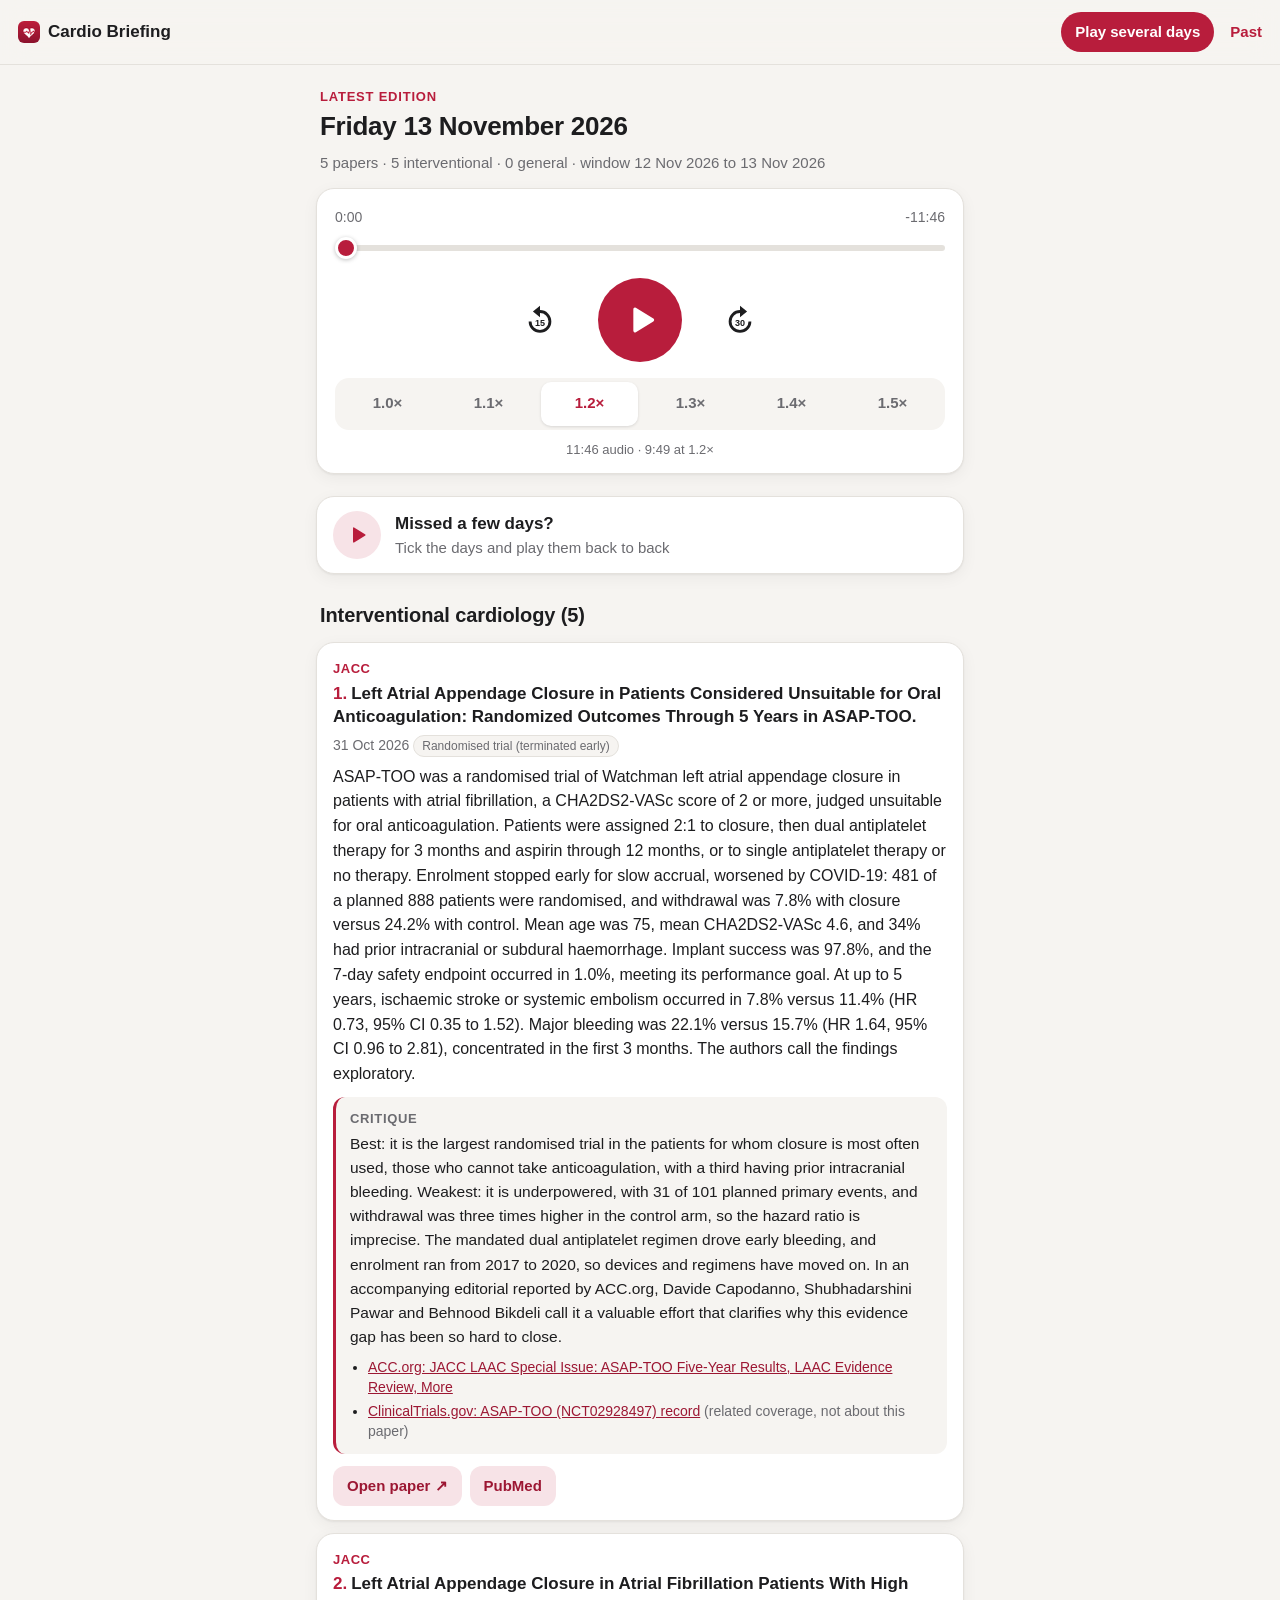
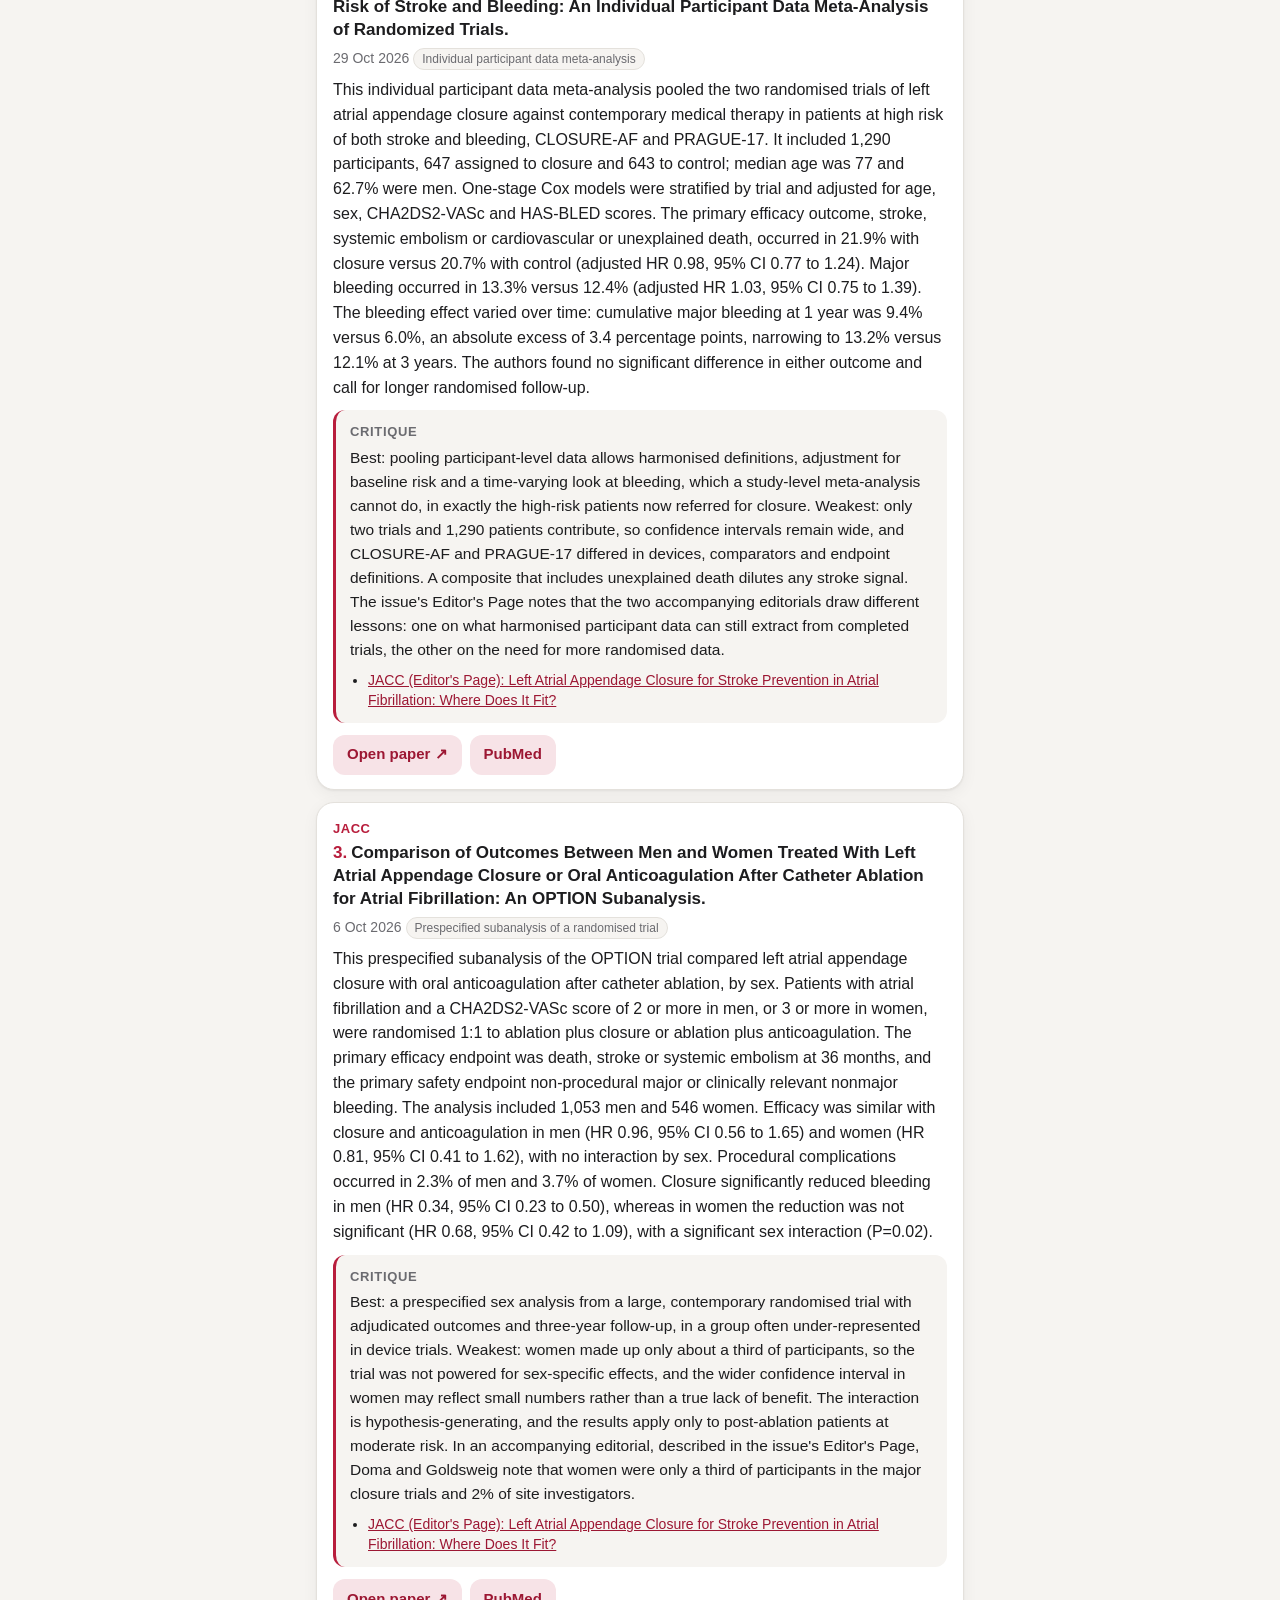
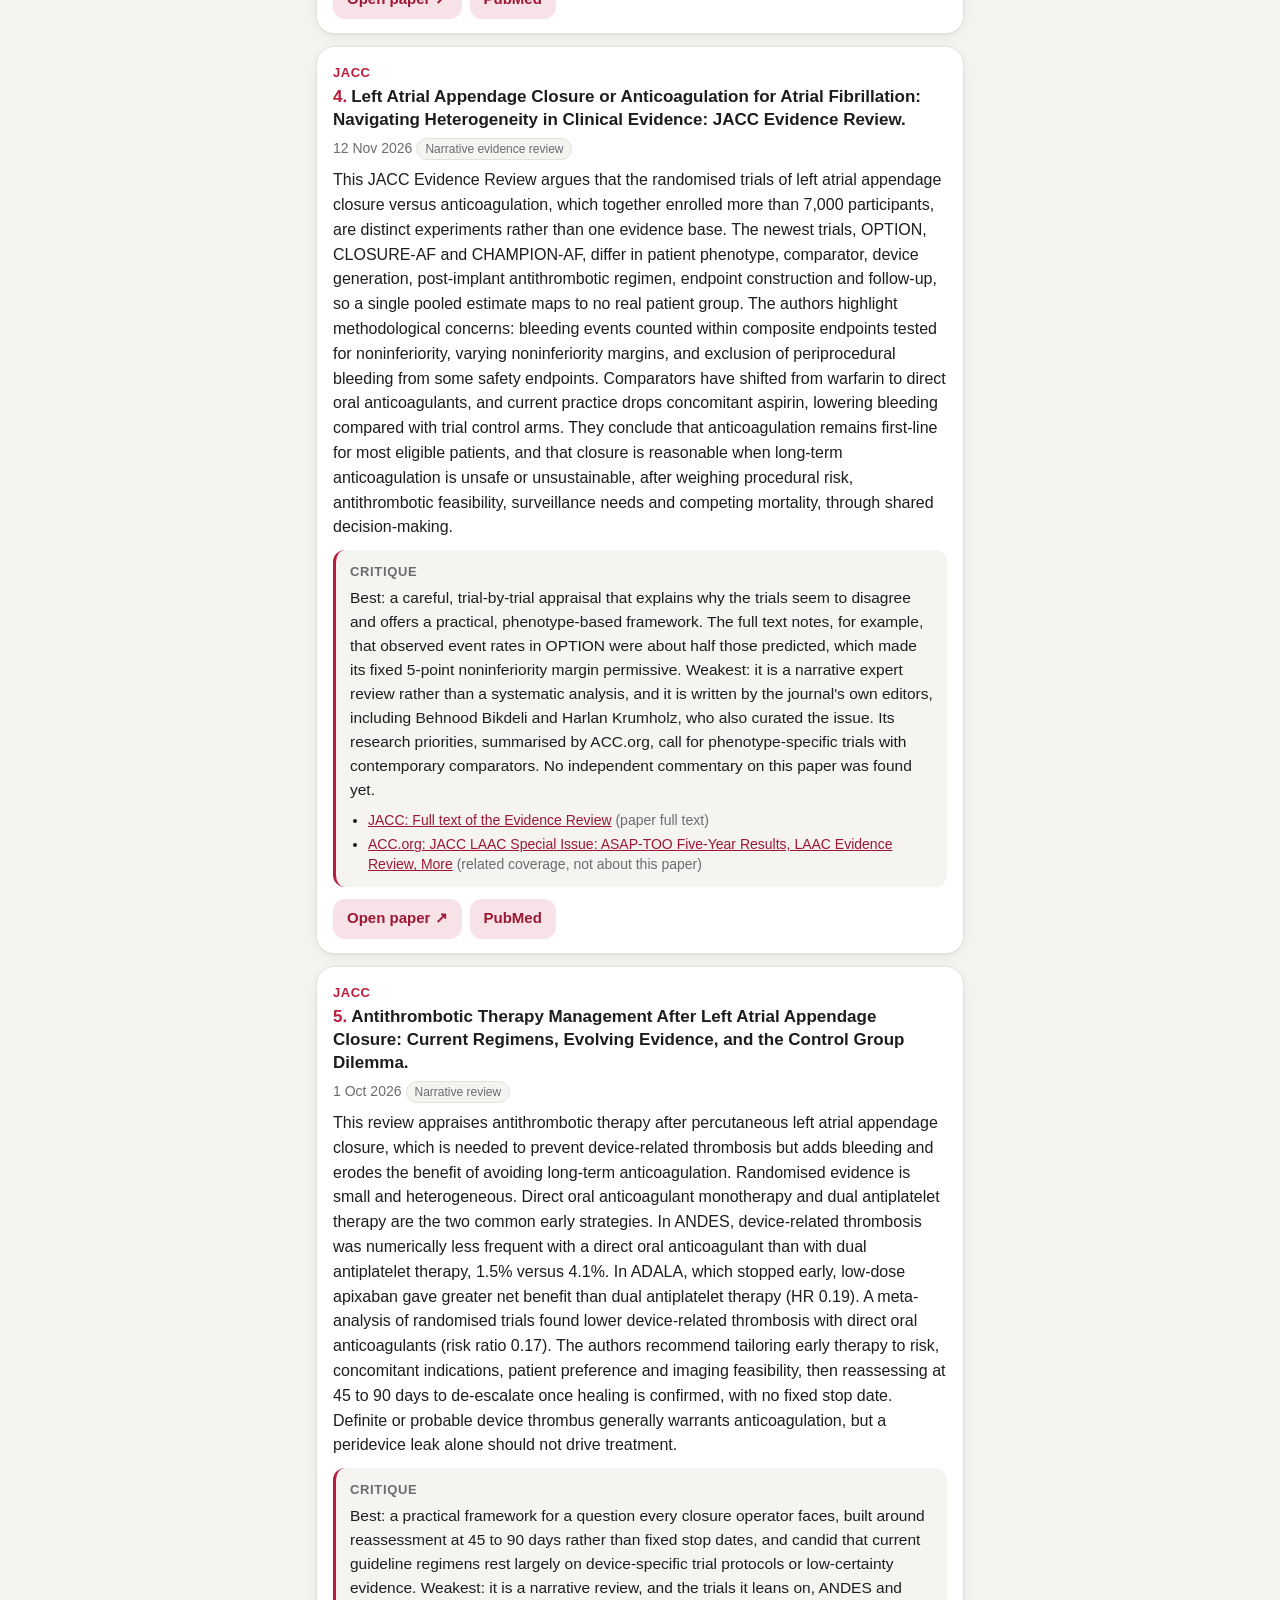
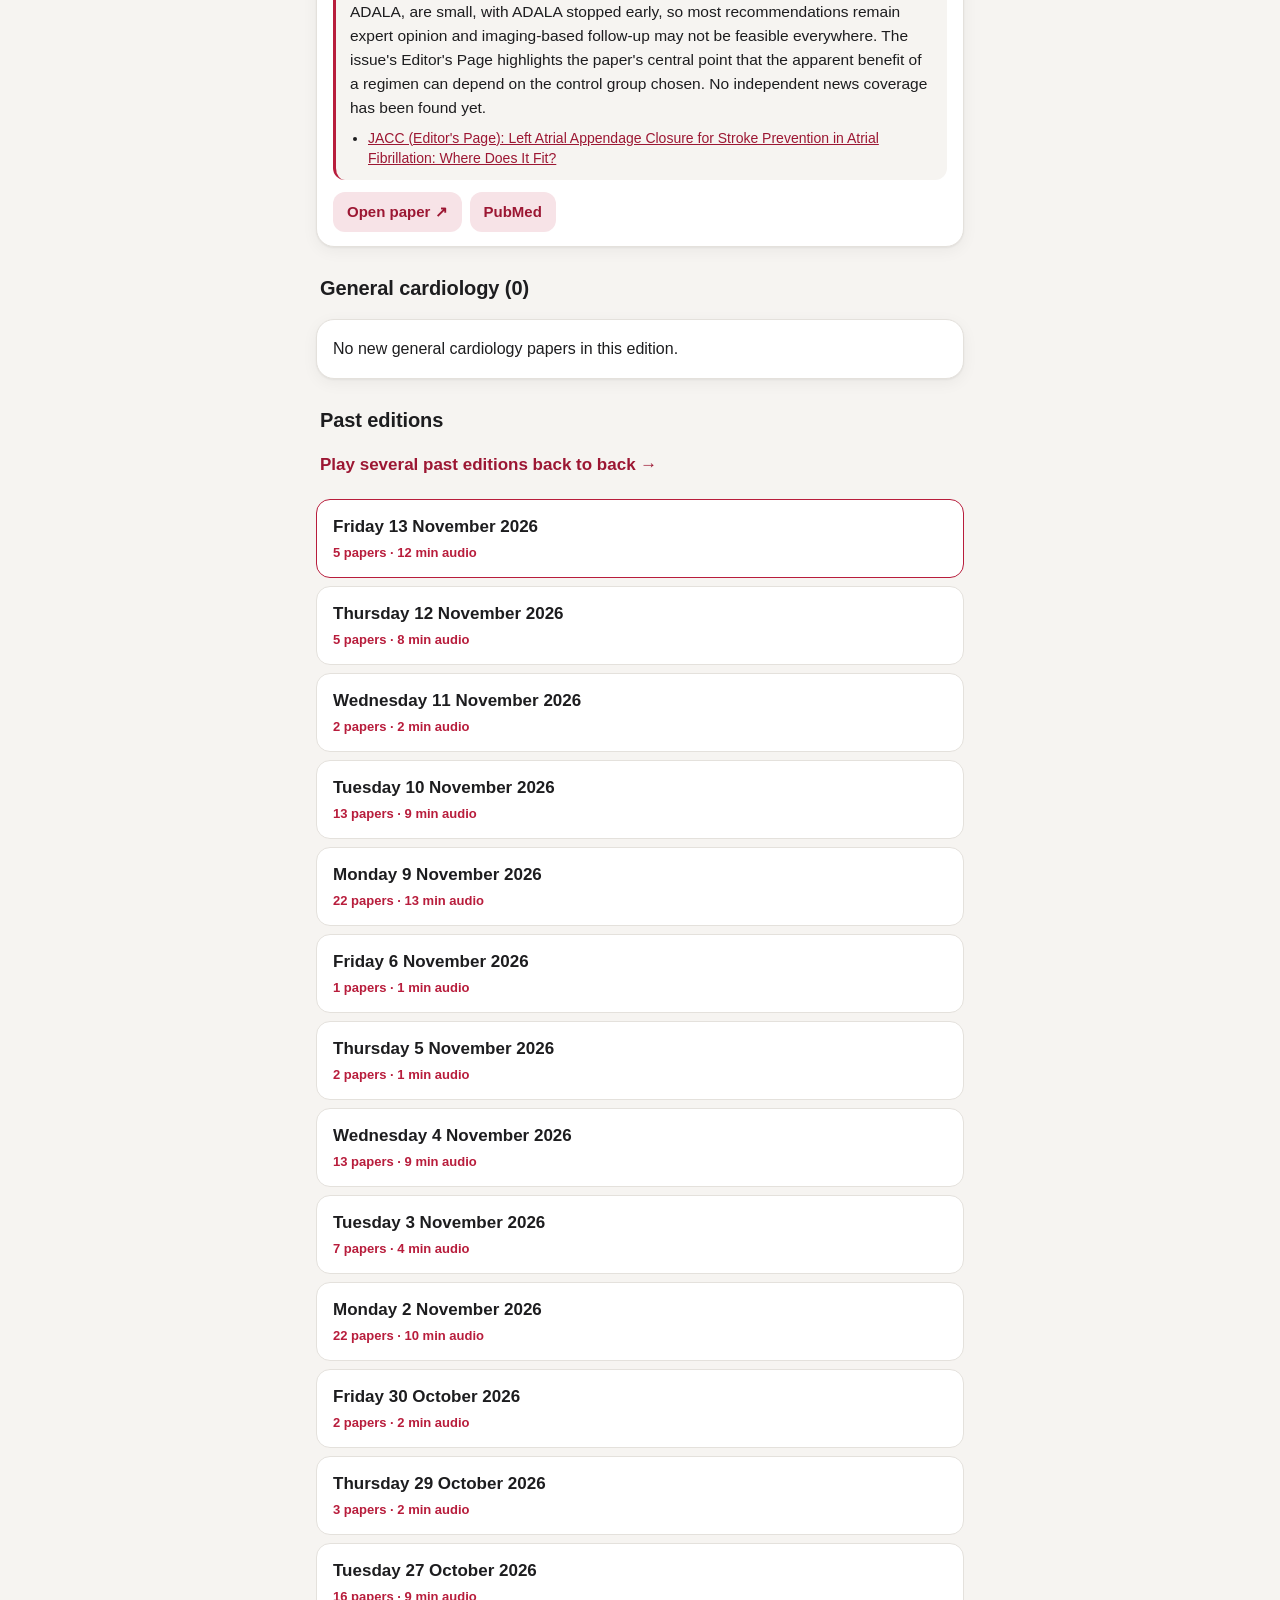
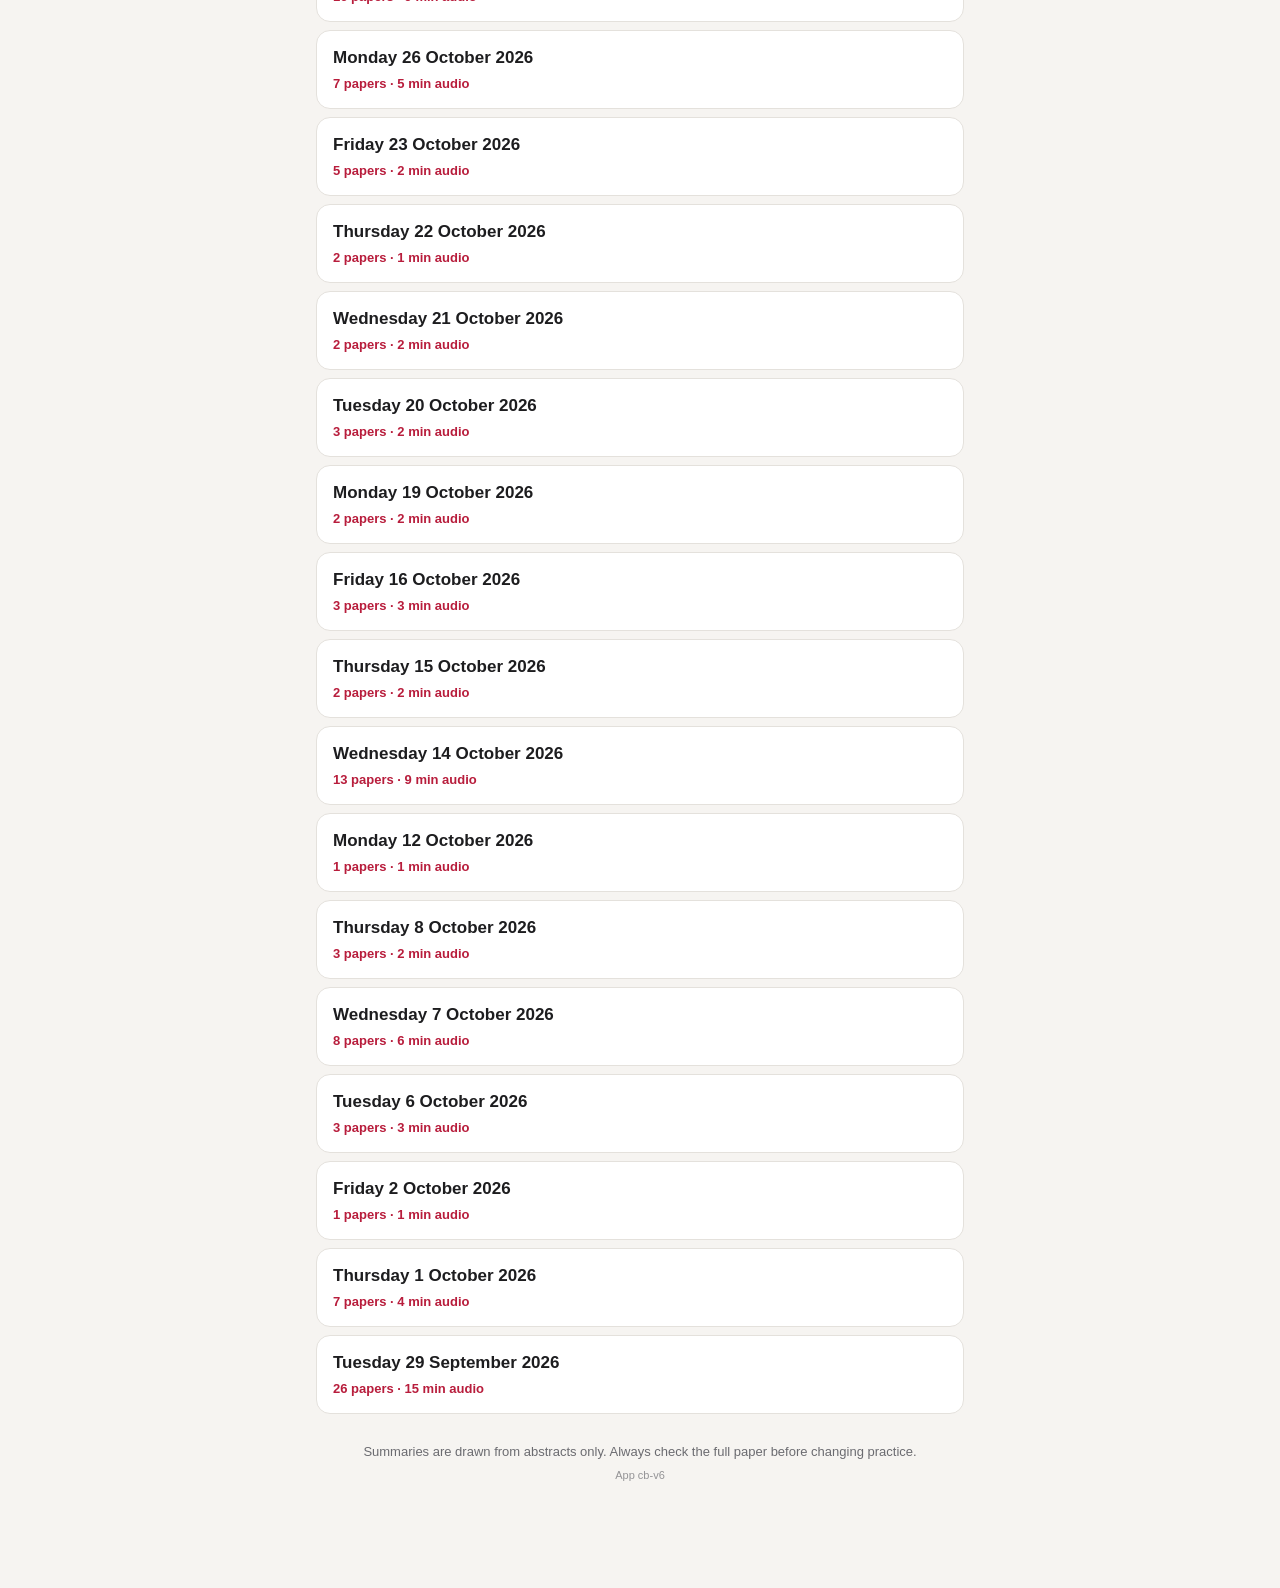
==== commit aaf5c464: "App cb-v6: reliable updates on iPhone (appupdate.js, worker reloads stale pages), version in footer" ====
--- a/index.html
+++ b/index.html
@@ -71,6 +71,7 @@
 
     <footer class="foot">
       Summaries are drawn from abstracts only. Always check the full paper before changing practice.
+      <span class="ver" id="app-version"></span>
     </footer>
   </main>
 
@@ -84,6 +85,7 @@
     </button>
   </div>
 
+  <script src="appupdate.js" defer></script>
   <script src="app.js" defer></script>
 </body>
 </html>
--- a/style.css
+++ b/style.css
@@ -251,3 +251,4 @@
 .pl-go.playing svg { display: none; }
 .pl-go:disabled { opacity: .45; }
 .pl-go:active { transform: scale(.97); }
+.foot .ver { display: block; margin-top: 6px; font-size: 11px; opacity: .7; }
